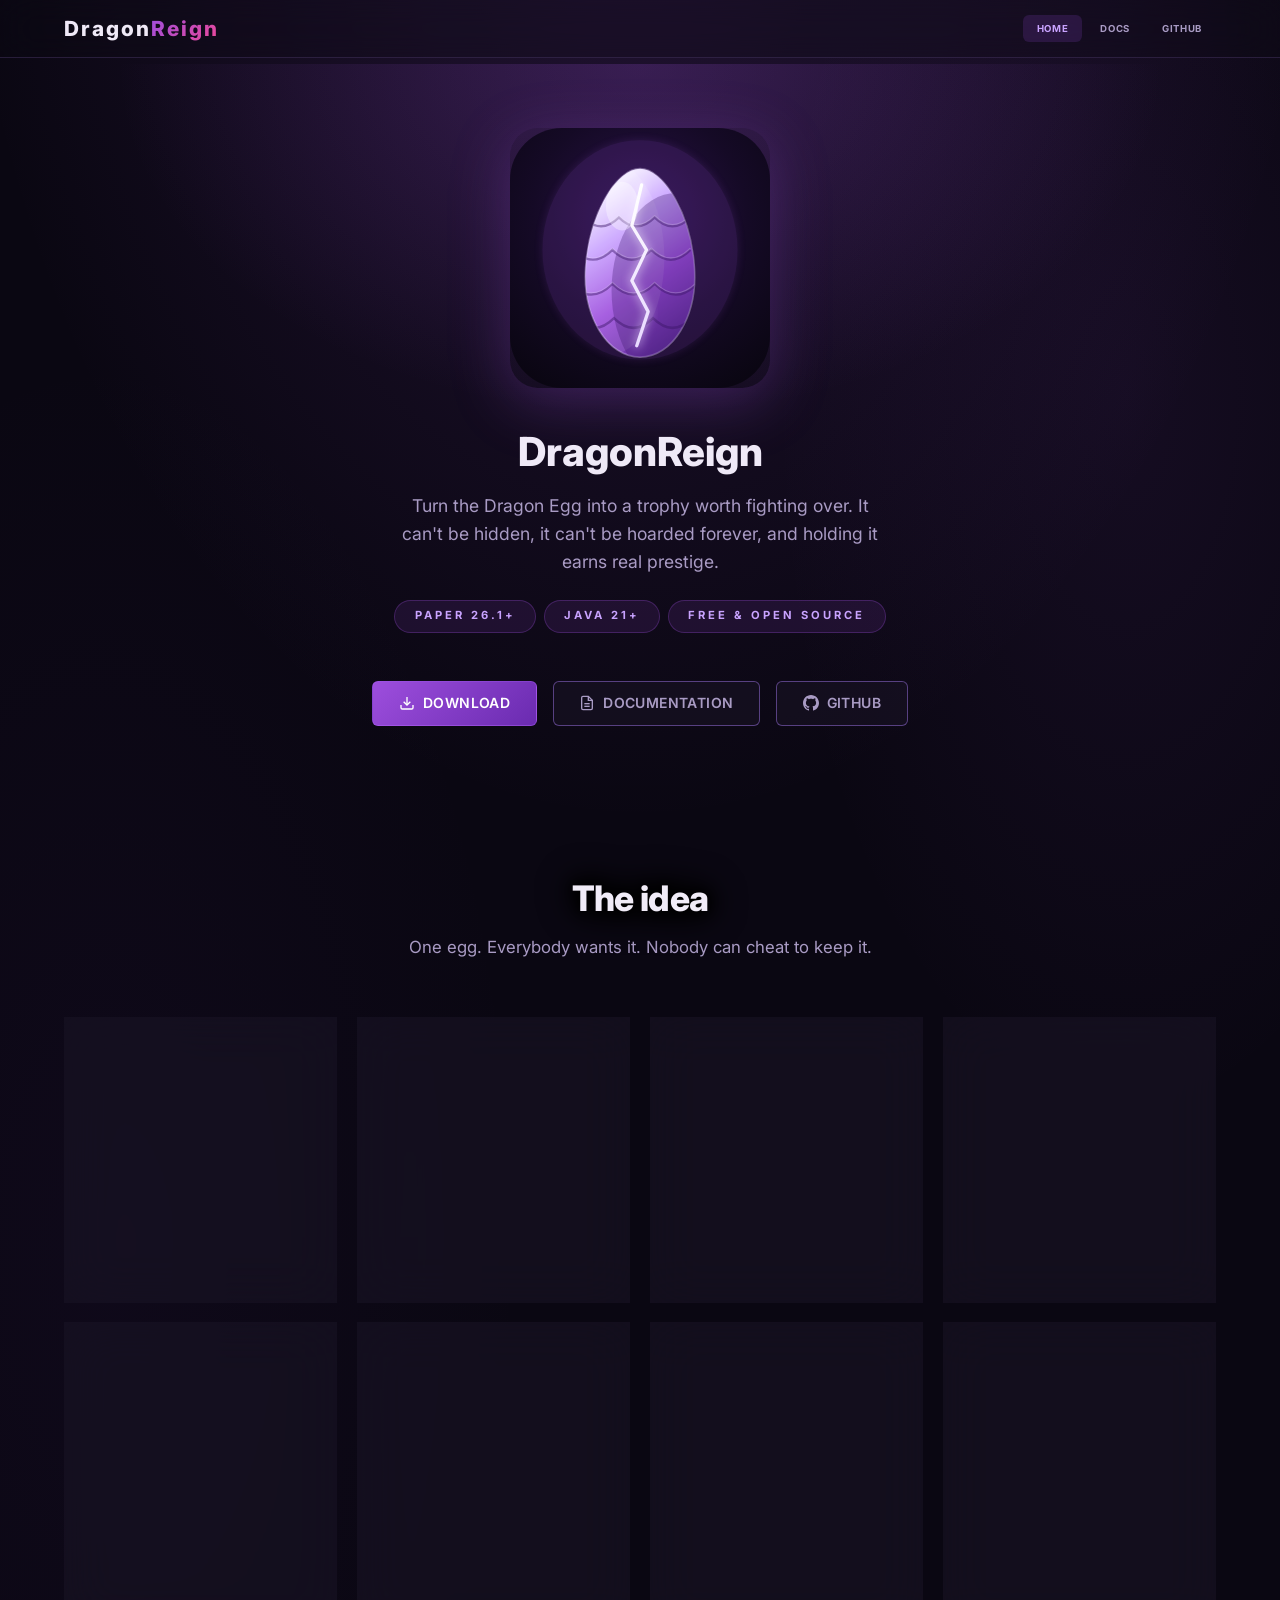
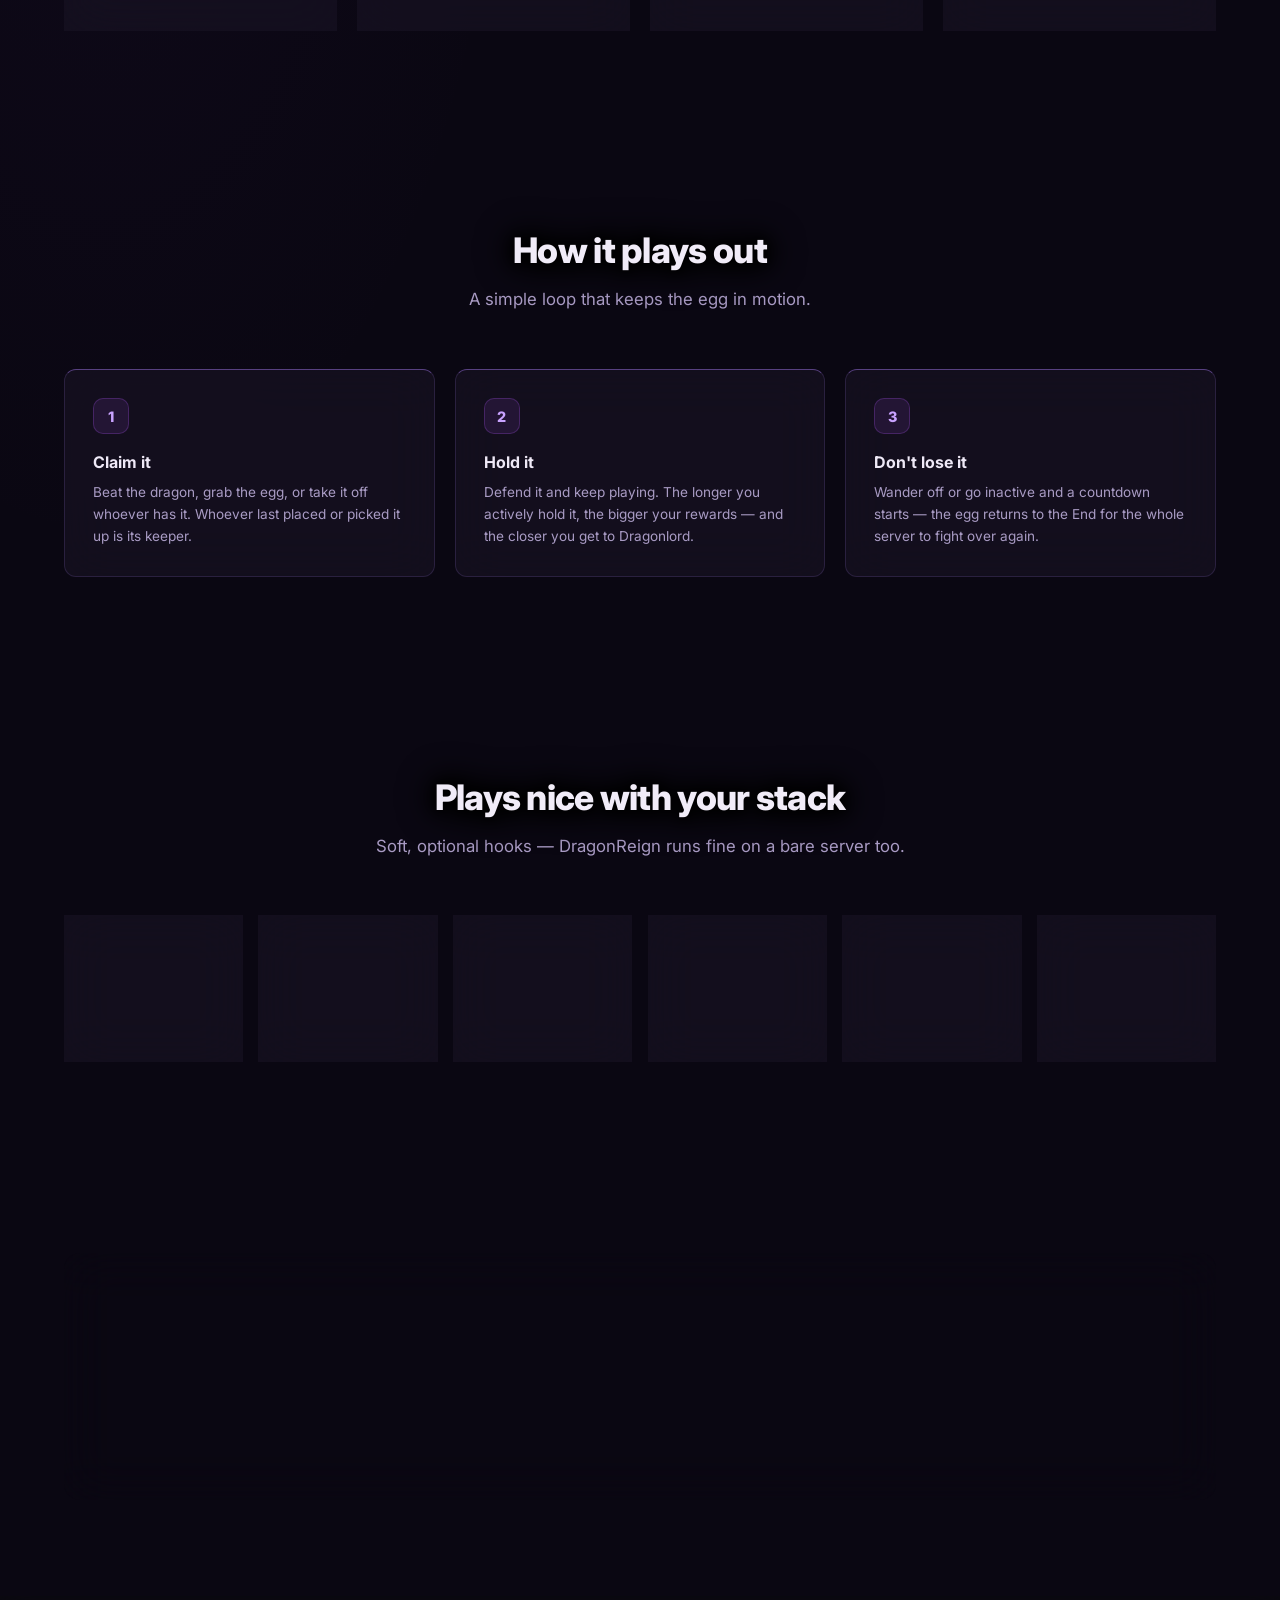
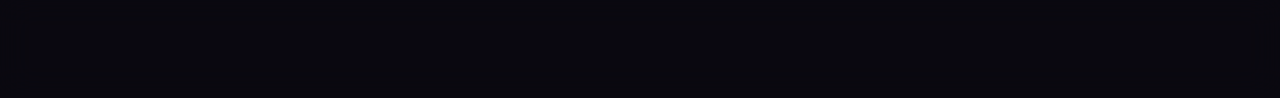
==== index.html @ 80543923 "Add GitHub Pages site — landing page, docs, ender-purple theme, dragon-egg logo" ====
<!DOCTYPE html>
<html lang="en">
<head>
    <meta charset="UTF-8">
    <meta name="viewport" content="width=device-width, initial-scale=1.0">
    <title>DragonReign — Rule the Dragon Egg</title>
    <meta name="description" content="DragonReign is a Paper plugin that turns the Dragon Egg into a contested trophy: it can't be hidden in containers, it comes back if its keeper goes inactive, and long-time holders earn the Dragonlord title and aura.">
    <link rel="icon" href="logo.svg">
    <link rel="preconnect" href="https://fonts.googleapis.com">
    <link href="https://fonts.googleapis.com/css2?family=Inter:wght@400;500;600;700;800&family=JetBrains+Mono:wght@500&display=swap" rel="stylesheet">
    <link rel="stylesheet" href="css/style.css">
    <link rel="stylesheet" href="css/dragonreign.css">
</head>
<body>

<nav class="nav">
    <div class="nav-inner">
        <div class="nav-logo"><a href="index.html" style="color:inherit;">Dragon<span>Reign</span></a></div>
        <ul class="nav-links" id="nav-links">
            <li><a href="index.html" class="active">Home</a></li>
            <li><a href="docs.html">Docs</a></li>
            <li><a href="https://github.com/ThConMan/DragonReign">GitHub</a></li>
        </ul>
        <button class="nav-burger" onclick="toggleMenu()" aria-label="Menu">
            <span></span><span></span><span></span>
        </button>
    </div>
</nav>

<div style="height: 4rem;"></div>

<!-- Hero -->
<section class="plugin-hero">
    <img src="logo.svg" alt="DragonReign" class="plugin-hero-logo">
    <h1>DragonReign</h1>
    <p class="tagline">Turn the Dragon Egg into a trophy worth fighting over. It can't be hidden, it can't be hoarded forever, and holding it earns real prestige.</p>
    <div class="plugin-hero-meta">
        <span class="hero-badge">Paper 26.1+</span>
        <span class="hero-badge">Java 21+</span>
        <span class="hero-badge">Free &amp; open source</span>
    </div>
    <div class="hero-buttons">
        <a href="https://github.com/ThConMan/DragonReign/releases/latest" class="btn btn-primary">
            <svg width="16" height="16" viewBox="0 0 24 24" fill="none" stroke="currentColor" stroke-width="2"><path d="M21 15v4a2 2 0 01-2 2H5a2 2 0 01-2-2v-4"/><polyline points="7 10 12 15 17 10"/><line x1="12" y1="15" x2="12" y2="3"/></svg>
            Download
        </a>
        <a href="docs.html" class="btn btn-outline">
            <svg width="16" height="16" viewBox="0 0 24 24" fill="none" stroke="currentColor" stroke-width="2"><path d="M14 2H6a2 2 0 00-2 2v16a2 2 0 002 2h12a2 2 0 002-2V8z"/><polyline points="14 2 14 8 20 8"/><line x1="16" y1="13" x2="8" y2="13"/><line x1="16" y1="17" x2="8" y2="17"/></svg>
            Documentation
        </a>
        <a href="https://github.com/ThConMan/DragonReign" class="btn btn-outline">
            <svg width="16" height="16" viewBox="0 0 24 24" fill="currentColor"><path d="M12 0c-6.626 0-12 5.373-12 12 0 5.302 3.438 9.8 8.207 11.387.599.111.793-.261.793-.577v-2.234c-3.338.726-4.033-1.416-4.033-1.416-.546-1.387-1.333-1.756-1.333-1.756-1.089-.745.083-.729.083-.729 1.205.084 1.839 1.237 1.839 1.237 1.07 1.834 2.807 1.304 3.492.997.107-.775.418-1.305.762-1.604-2.665-.305-5.467-1.334-5.467-5.931 0-1.311.469-2.381 1.236-3.221-.124-.303-.535-1.524.117-3.176 0 0 1.008-.322 3.301 1.23.957-.266 1.983-.399 3.003-.404 1.02.005 2.047.138 3.006.404 2.291-1.552 3.297-1.23 3.297-1.23.653 1.653.242 2.874.118 3.176.77.84 1.235 1.911 1.235 3.221 0 4.609-2.807 5.624-5.479 5.921.43.372.823 1.102.823 2.222v3.293c0 .319.192.694.801.576 4.765-1.589 8.199-6.086 8.199-11.386 0-6.627-5.373-12-12-12z"/></svg>
            GitHub
        </a>
    </div>
</section>

<!-- The idea -->
<section class="section">
    <h2 class="section-title">The idea</h2>
    <p class="section-subtitle">One egg. Everybody wants it. Nobody can cheat to keep it.</p>
    <div class="features-grid">
        <div class="feature-card">
            <div class="feature-icon-wrap"><svg width="22" height="22" viewBox="0 0 24 24" fill="none" stroke="currentColor" stroke-width="2"><rect x="3" y="3" width="18" height="18" rx="2"/><path d="M3 9h18"/></svg></div>
            <h3>No hiding it</h3>
            <p>The Dragon Egg can only sit in a player's inventory or be placed in the world — never in a chest, ender chest, bundle, hopper, or any container. No stashing it away.</p>
        </div>
        <div class="feature-card">
            <div class="feature-icon-wrap"><svg width="22" height="22" viewBox="0 0 24 24" fill="none" stroke="currentColor" stroke-width="2"><circle cx="12" cy="12" r="9"/><path d="M12 7v5l3 2"/></svg></div>
            <h3>No sitting on it forever</h3>
            <p>If the keeper goes inactive — or just leaves the egg untouched too long — it respawns at the End portal so everyone gets another shot at it.</p>
        </div>
        <div class="feature-card">
            <div class="feature-icon-wrap"><svg width="22" height="22" viewBox="0 0 24 24" fill="none" stroke="currentColor" stroke-width="2"><polygon points="13 2 3 14 12 14 11 22 21 10 12 10 13 2"/></svg></div>
            <h3>Find it nearby</h3>
            <p>Get within range of a placed egg and an action-bar compass points you to it — warmer as you close in. Vault it in your base, sure, but stumble close and the hunt is on.</p>
        </div>
        <div class="feature-card">
            <div class="feature-icon-wrap"><svg width="22" height="22" viewBox="0 0 24 24" fill="none" stroke="currentColor" stroke-width="2"><path d="M12 2l2.4 7.4H22l-6 4.6 2.3 7.4-6.3-4.6L5.7 21.4 8 14 2 9.4h7.6z"/></svg></div>
            <h3>Earn rewards for holding it</h3>
            <p>Actively hold the egg and you climb a configurable reward ladder — items, money, XP, anything. Lose the egg and the ladder resets for the next keeper.</p>
        </div>
        <div class="feature-card">
            <div class="feature-icon-wrap"><svg width="22" height="22" viewBox="0 0 24 24" fill="none" stroke="currentColor" stroke-width="2"><path d="M3 11l19-9-9 19-2-8-8-2z"/></svg></div>
            <h3>Can't be AFK-farmed</h3>
            <p>Rewards and prestige only build while you're really playing. AFK pools, auto-clickers, and walking away are all caught — no free progress for standing still.</p>
        </div>
        <div class="feature-card">
            <div class="feature-icon-wrap"><svg width="22" height="22" viewBox="0 0 24 24" fill="none" stroke="currentColor" stroke-width="2"><path d="M12 2a7 7 0 00-7 7c0 5 7 13 7 13s7-8 7-13a7 7 0 00-7-7z"/><circle cx="12" cy="9" r="2.5"/></svg></div>
            <h3>Become a Dragonlord</h3>
            <p>Hold the egg long enough across the season and you permanently earn the <strong>Dragonlord</strong> title — a gradient name tag in chat, tab, and above your head — plus a glowing aura.</p>
        </div>
        <div class="feature-card">
            <div class="feature-icon-wrap"><svg width="22" height="22" viewBox="0 0 24 24" fill="none" stroke="currentColor" stroke-width="2"><path d="M12 22s8-4 8-10V5l-8-3-8 3v7c0 6 8 10 8 10z"/></svg></div>
            <h3>Never lost, never duped</h3>
            <p>There's always exactly one egg. Throw it in the void and it's rebuilt at the End. Every dupe trick was hunted down and closed.</p>
        </div>
        <div class="feature-card">
            <div class="feature-icon-wrap"><svg width="22" height="22" viewBox="0 0 24 24" fill="none" stroke="currentColor" stroke-width="2"><path d="M4 19.5A2.5 2.5 0 016.5 17H20"/><path d="M6.5 2H20v20H6.5A2.5 2.5 0 014 19.5v-15A2.5 2.5 0 016.5 2z"/></svg></div>
            <h3>Full history + staff inbox</h3>
            <p>Every egg event is logged and browsable in-game. Suspicious transfers and cleanups alert your staff — and queue up for whoever's online next.</p>
        </div>
    </div>
</section>

<!-- How it works -->
<section class="section">
    <h2 class="section-title">How it plays out</h2>
    <p class="section-subtitle">A simple loop that keeps the egg in motion.</p>
    <div class="steps-grid">
        <div class="step-card">
            <div class="step-number">1</div>
            <h3>Claim it</h3>
            <p>Beat the dragon, grab the egg, or take it off whoever has it. Whoever last placed or picked it up is its keeper.</p>
        </div>
        <div class="step-card">
            <div class="step-number">2</div>
            <h3>Hold it</h3>
            <p>Defend it and keep playing. The longer you actively hold it, the bigger your rewards — and the closer you get to Dragonlord.</p>
        </div>
        <div class="step-card">
            <div class="step-number">3</div>
            <h3>Don't lose it</h3>
            <p>Wander off or go inactive and a countdown starts — the egg returns to the End for the whole server to fight over again.</p>
        </div>
    </div>
</section>

<!-- Works with -->
<section class="section">
    <h2 class="section-title">Plays nice with your stack</h2>
    <p class="section-subtitle">Soft, optional hooks — DragonReign runs fine on a bare server too.</p>
    <div class="compat-grid">
        <div class="compat-item"><div class="compat-name">PlaceholderAPI</div><div class="compat-desc">Publishes the Dragonlord title via <span class="mono">%dragonreign_title%</span>.</div></div>
        <div class="compat-item"><div class="compat-name">TAB</div><div class="compat-desc">Shows the title in the tab list and above-head nameplate.</div></div>
        <div class="compat-item"><div class="compat-name">CMI / EssentialsX</div><div class="compat-desc">Uses their AFK status; built-in fallback when neither is present.</div></div>
        <div class="compat-item"><div class="compat-name">LuckPerms</div><div class="compat-desc">Optional meta/prefix output for permission-based setups.</div></div>
        <div class="compat-item"><div class="compat-name">Vault</div><div class="compat-desc">Pay money rewards through any economy.</div></div>
        <div class="compat-item"><div class="compat-name">Chat plugins</div><div class="compat-desc">Optional native chat title for handlers that don't read PlaceholderAPI.</div></div>
    </div>
</section>

<!-- CTA -->
<section class="section">
    <div class="cta-card">
        <h2 class="section-title">Drop it in and go</h2>
        <p class="section-subtitle">No setup required — sensible defaults out of the box, every rule toggleable in-game.</p>
        <div class="hero-buttons">
            <a href="https://github.com/ThConMan/DragonReign/releases/latest" class="btn btn-primary">Download latest</a>
            <a href="docs.html" class="btn btn-outline">Read the docs</a>
        </div>
    </div>
</section>

<footer class="footer">
    <div class="footer-inner">
        <p>DragonReign — a free, open-source Paper plugin by <a href="https://github.com/ThConMan">ThConMan</a>. MIT licensed.</p>
    </div>
</footer>

<script>
function toggleMenu() {
    document.getElementById('nav-links').classList.toggle('open');
}
</script>
</body>
</html>
---- css/style.css ----
/* ── Reset & Base ── */
*, *::before, *::after { box-sizing: border-box; margin: 0; padding: 0; }

:root {
    --bg-primary: #0d0d18;
    --bg-card: rgba(14, 14, 24, 0.92);
    --bg-card-solid: #161624;
    --bg-card-hover: #1e1e30;
    --border: rgba(255, 255, 255, 0.1);
    --border-light: rgba(255, 255, 255, 0.18);
    --glass: rgba(255, 255, 255, 0.06);
    --text: #f0f0f8;
    --text-muted: #b8b8d4;
    --accent: #a855f7;
    --accent-light: #c084e0;
    --accent-glow: rgba(168, 85, 247, 0.28);
    --accent-glow-strong: rgba(168, 85, 247, 0.55);
    --success: #2ecc71;
    --gold: #f1c40f;
    --glow-green: rgba(74, 222, 128, 0.18);
    --glow-cyan: rgba(100, 216, 255, 0.18);
    --glow-gold: rgba(246, 196, 67, 0.2);
}

html { scroll-behavior: smooth; }

body {
    font-family: 'Inter', -apple-system, BlinkMacSystemFont, 'Segoe UI', sans-serif;
    background: var(--bg-primary);
    background-image:
        radial-gradient(ellipse at 20% 50%, rgba(168, 85, 247, 0.12) 0%, transparent 50%),
        radial-gradient(ellipse at 80% 20%, rgba(88, 101, 242, 0.1) 0%, transparent 50%),
        radial-gradient(ellipse at 50% 90%, rgba(236, 72, 153, 0.09) 0%, transparent 50%),
        radial-gradient(ellipse at 10% 10%, rgba(100, 216, 255, 0.04) 0%, transparent 40%);
    color: var(--text);
    line-height: 1.6;
    min-height: 100vh;
    overflow-x: hidden;
}

a { color: var(--accent-light); text-decoration: none; transition: color 0.2s; }
a:hover { color: #d9a8f0; }

.mono { font-family: 'JetBrains Mono', 'Fira Code', monospace; color: var(--accent-light); }

/* ── Nav ── */
.nav {
    position: fixed;
    top: 0;
    width: 100%;
    z-index: 100;
    background: rgba(11, 11, 16, 0.2);
    backdrop-filter: blur(20px);
    -webkit-backdrop-filter: blur(20px);
    border-bottom: 1px solid transparent;
    transition: background 0.4s ease, border-color 0.4s ease;
}

.nav.scrolled {
    background: rgba(11, 11, 16, 0.85);
    border-bottom-color: var(--border);
}

.nav-inner {
    max-width: 1200px;
    margin: 0 auto;
    padding: 0.75rem 1.5rem;
    display: flex;
    align-items: center;
    justify-content: space-between;
}

.nav-logo {
    font-size: 1.3rem;
    font-weight: 800;
    letter-spacing: 2px;
}

.nav-logo a, .nav-logo { color: var(--text); text-decoration: none; }
.nav-logo a:hover { color: var(--text); }
.nav-logo-img { height: 32px; width: auto; display: block; }

.nav-stats {
    display: flex;
    align-items: center;
    gap: 0.5rem;
    font-family: 'JetBrains Mono', monospace;
    font-size: 0.68rem;
    font-weight: 500;
    color: #555568;
    white-space: nowrap;
    margin-left: 1rem;
    margin-right: auto;
}

.nav-stat {
    display: flex;
    align-items: center;
    gap: 3px;
}

.nav-stat-sep {
    width: 1px;
    height: 10px;
    background: #333346;
}

#nav-online-count { color: #3ba55d; }
#nav-total-count { color: #555568; }

@keyframes livePulse {
    0%, 100% { opacity: 1; }
    50% { opacity: 0.4; }
}

@media (max-width: 768px) {
    .nav-stats { display: none; }
}
.nav-logo span {
    background: linear-gradient(135deg, var(--accent) 0%, #ec4899 100%);
    -webkit-background-clip: text;
    -webkit-text-fill-color: transparent;
    background-clip: text;
}

.nav-links { display: flex; gap: 0.25rem; list-style: none; }

.nav-links a {
    display: flex;
    flex-direction: column;
    align-items: center;
    gap: 3px;
    padding: 6px 14px;
    border-radius: 6px;
    color: var(--text-muted);
    font-size: 0.6rem;
    font-weight: 700;
    text-transform: uppercase;
    letter-spacing: 0.07em;
    transition: background 0.15s, color 0.15s;
    position: relative;
}

.nav-links a::after { display: none; }

.nav-links a svg {
    image-rendering: pixelated;
    opacity: 0.6;
    transition: opacity 0.15s;
}

.nav-links a:hover {
    background: rgba(168, 85, 247, 0.1);
    color: var(--text);
}

.nav-links a:hover svg { opacity: 1; }

.nav-links a.active {
    background: rgba(168, 85, 247, 0.15);
    color: var(--accent-light);
}

.nav-links a.active svg { opacity: 1; }

/* Hamburger */
.nav-burger {
    display: none;
    flex-direction: column;
    gap: 5px;
    background: none;
    border: none;
    cursor: pointer;
    padding: 4px;
}

.nav-burger span {
    width: 22px;
    height: 2px;
    background: var(--text);
    transition: transform 0.2s, opacity 0.2s;
    border-radius: 1px;
}

.nav-burger.active span:nth-child(1) { transform: translateY(7px) rotate(45deg); }
.nav-burger.active span:nth-child(2) { opacity: 0; }
.nav-burger.active span:nth-child(3) { transform: translateY(-7px) rotate(-45deg); }

/* ── Hero Canvas ── */
.hero-canvas {
    position: fixed;
    top: 0;
    left: 0;
    width: 100%;
    height: 100%;
    z-index: 0;
    pointer-events: none;
}

/* ── Hero ── */
.hero {
    position: relative;
    z-index: 1;
    min-height: 100vh;
    display: flex;
    flex-direction: column;
    align-items: center;
    justify-content: center;
    text-align: center;
    padding: 2rem;
    background: radial-gradient(ellipse at 50% 40%, rgba(155, 89, 182, 0.06) 0%, transparent 60%);
}

.hero.hero-compact {
    min-height: 70vh;
    padding-top: 6rem;
}

.hero-badge {
    font-size: 0.7rem;
    font-weight: 700;
    text-transform: uppercase;
    letter-spacing: 3px;
    color: var(--accent-light);
    background: linear-gradient(135deg, rgba(155, 89, 182, 0.12) 0%, rgba(236, 72, 153, 0.08) 100%);
    border: 1px solid rgba(155, 89, 182, 0.2);
    padding: 0.4rem 1.2rem;
    border-radius: 20px;
    margin-bottom: 1.5rem;
}

.hero h1 {
    font-size: clamp(3rem, 8vw, 5.5rem);
    font-weight: 800;
    letter-spacing: 6px;
    margin-bottom: 0.75rem;
    background: linear-gradient(135deg, #ffffff 0%, #c8c8d8 50%, var(--accent-light) 100%);
    -webkit-background-clip: text;
    -webkit-text-fill-color: transparent;
    background-clip: text;
}

.hero h1 span {
    background: linear-gradient(135deg, #c084e0 0%, #ec4899 50%, #f59e0b 100%);
    -webkit-background-clip: text;
    -webkit-text-fill-color: transparent;
    background-clip: text;
}

.hero .tagline {
    font-size: 1.1rem;
    color: var(--text-muted);
    margin-bottom: 2.5rem;
    max-width: 480px;
    line-height: 1.7;
}

.server-ip {
    display: inline-flex;
    align-items: center;
    gap: 0.75rem;
    background: rgba(18, 18, 28, 0.5);
    backdrop-filter: blur(24px);
    -webkit-backdrop-filter: blur(24px);
    border: 1px solid var(--border-light);
    border-radius: 10px;
    padding: 0.8rem 1.5rem;
    font-family: 'JetBrains Mono', 'Fira Code', monospace;
    font-size: 1.1rem;
    cursor: pointer;
    transition: border-color 0.3s, box-shadow 0.3s, transform 0.2s;
    margin-bottom: 2rem;
    color: var(--text);
}

.server-ip:hover {
    border-color: var(--accent);
    box-shadow: 0 0 25px var(--accent-glow), inset 0 0 25px rgba(155, 89, 182, 0.05);
    transform: translateY(-2px);
}

.server-ip svg { color: var(--text-muted); flex-shrink: 0; }

.server-ip .copy-hint {
    font-size: 0.7rem;
    color: var(--text-muted);
    font-family: 'Inter', sans-serif;
    opacity: 0.7;
}

.hero-logo-img {
    max-width: min(609px, 90vw);
    max-height: 178px;
    width: 100%;
    height: auto;
    display: block;
    margin: 0 auto 1rem;
    object-fit: contain;
}

.hero-buttons { display: flex; gap: 1rem; flex-wrap: wrap; justify-content: center; }

.scroll-indicator {
    position: absolute;
    bottom: 2rem;
    color: var(--text-muted);
    opacity: 0.4;
    animation: float 2s ease-in-out infinite;
}

@keyframes float {
    0%, 100% { transform: translateY(0); }
    50% { transform: translateY(8px); }
}

/* ── Buttons ── */
.btn {
    display: inline-flex;
    align-items: center;
    gap: 0.5rem;
    padding: 0.65rem 1.6rem;
    border-radius: 6px;
    font-size: 0.875rem;
    font-weight: 600;
    border: none;
    cursor: pointer;
    transition: filter 0.15s, box-shadow 0.2s, background 0.2s, transform 0.15s;
    letter-spacing: 0.4px;
    text-transform: uppercase;
}

.btn:hover {
    transform: translateY(-2px);
}

/* ── Scroll-in animations ── */
.fade-in {
    opacity: 0;
    transform: translateY(22px);
    transition: opacity 0.6s ease, transform 0.6s ease;
}

.fade-in.visible {
    opacity: 1;
    transform: none;
}

.btn-primary {
    background: linear-gradient(170deg, #b366ff 0%, #7c22cc 100%);
    color: #fff;
    border: 1px solid rgba(179, 102, 255, 0.35);
}

.btn-primary:hover {
    filter: brightness(1.12);
    box-shadow: 0 0 18px rgba(168, 85, 247, 0.45);
    color: #fff;
}

.btn-outline {
    background: transparent;
    color: var(--text-muted);
    border: 1px solid rgba(255, 255, 255, 0.15);
}

.btn-outline:hover {
    border-color: var(--accent);
    color: var(--accent-light);
    background: rgba(168, 85, 247, 0.08);
}

/* ── Section ── */
.section {
    position: relative;
    z-index: 1;
    max-width: 1200px;
    margin: 0 auto;
    padding: 6rem 1.5rem;
}

.section-title {
    font-size: 2.2rem;
    font-weight: 800;
    text-align: center;
    margin-bottom: 0.5rem;
    letter-spacing: 0.5px;
    background: linear-gradient(135deg, #f0f0f8 0%, var(--accent-light) 50%, #ec4899 100%);
    -webkit-background-clip: text;
    -webkit-text-fill-color: transparent;
    background-clip: text;
    filter: drop-shadow(0 0 8px rgba(0,0,0,1)) drop-shadow(0 0 16px rgba(0,0,0,1)) drop-shadow(0 0 4px rgba(0,0,0,1));
}

.section-subtitle {
    text-align: center;
    color: var(--text-muted);
    margin-bottom: 3.5rem;
    font-size: 1.05rem;
    text-shadow: 0 0 8px rgba(0,0,0,1), 0 0 16px rgba(0,0,0,1), 0 0 24px rgba(0,0,0,1), 0 1px 3px rgba(0,0,0,1);
}

/* ── Feature Cards ── */
.features-grid {
    display: grid;
    grid-template-columns: repeat(auto-fit, minmax(250px, 1fr));
    gap: 1.25rem;
}

.feature-card {
    background: var(--bg-card);
    backdrop-filter: blur(24px);
    -webkit-backdrop-filter: blur(24px);
    border: 1px solid var(--border);
    border-top: 1px solid rgba(168, 85, 247, 0.3);
    border-radius: 12px;
    padding: 2rem 1.5rem;
    text-align: center;
    transition: transform 0.2s, border-color 0.3s, box-shadow 0.3s;
}

.feature-card:hover {
    transform: translateY(-6px);
    border-color: rgba(168, 85, 247, 0.35);
    box-shadow: 0 12px 40px rgba(168, 85, 247, 0.18), 0 0 0 1px rgba(168, 85, 247, 0.1);
    background: rgba(24, 20, 40, 0.85);
}

.feature-icon-wrap {
    width: 56px;
    height: 56px;
    border-radius: 14px;
    background: linear-gradient(135deg, rgba(155, 89, 182, 0.1) 0%, rgba(88, 101, 242, 0.08) 100%);
    border: 1px solid rgba(155, 89, 182, 0.15);
    display: flex;
    align-items: center;
    justify-content: center;
    margin: 0 auto 1.25rem;
}

.feature-card h3 {
    font-size: 1.05rem;
    font-weight: 700;
    margin-bottom: 0.5rem;
}

.feature-card p {
    font-size: 0.85rem;
    color: var(--text-muted);
    line-height: 1.6;
}

/* ── CTA Section ── */
.cta-section { padding-bottom: 4rem; }

.cta-card {
    background: linear-gradient(135deg, rgba(155, 89, 182, 0.06) 0%, rgba(18, 18, 28, 0.5) 100%);
    backdrop-filter: blur(24px);
    -webkit-backdrop-filter: blur(24px);
    border: 1px solid rgba(155, 89, 182, 0.15);
    border-top: 1px solid rgba(155, 89, 182, 0.25);
    border-radius: 16px;
    padding: 3rem 2rem;
    text-align: center;
}

.cta-card h2 {
    font-size: 1.8rem;
    font-weight: 800;
    margin-bottom: 0.5rem;
}

.cta-card p {
    color: var(--text-muted);
    margin-bottom: 1.5rem;
    font-size: 1rem;
}

/* ── Rank Cards ── */
.ranks-grid {
    display: grid;
    grid-template-columns: repeat(auto-fit, minmax(280px, 1fr));
    gap: 1.5rem;
}

.rank-card {
    background: var(--bg-card);
    backdrop-filter: blur(24px);
    -webkit-backdrop-filter: blur(24px);
    border: 1px solid var(--border);
    border-top: 2px solid var(--border-light);
    border-radius: 16px;
    padding: 1.75rem;
    transition: transform 0.25s, border-color 0.3s, box-shadow 0.3s, background 0.3s;
    display: flex;
    flex-direction: column;
}

.rank-card:hover {
    transform: translateY(-8px);
    border-color: rgba(168, 85, 247, 0.35);
    box-shadow: 0 16px 50px var(--accent-glow), 0 0 0 1px rgba(168, 85, 247, 0.1);
    background: rgba(20, 18, 34, 0.9);
}

/* Rank-specific theming */
.rank-card-ranger { border-top-color: rgba(74, 222, 128, 0.45); }
.rank-card-ranger:hover {
    border-color: rgba(74, 222, 128, 0.4);
    box-shadow: 0 16px 50px rgba(74, 222, 128, 0.14), 0 0 0 1px rgba(74, 222, 128, 0.08);
}
.rank-card-trickster { border-top-color: rgba(192, 132, 224, 0.5); }
.rank-card-trickster:hover {
    border-color: rgba(192, 132, 224, 0.4);
    box-shadow: 0 16px 50px rgba(192, 132, 224, 0.16), 0 0 0 1px rgba(192, 132, 224, 0.08);
}
.rank-card-mythril { border-top-color: rgba(100, 216, 255, 0.45); }
.rank-card-mythril:hover {
    border-color: rgba(100, 216, 255, 0.4);
    box-shadow: 0 16px 50px rgba(100, 216, 255, 0.14), 0 0 0 1px rgba(100, 216, 255, 0.08);
}
.rank-card-celestial { border-top-color: rgba(224, 176, 255, 0.55); }
.rank-card-celestial:hover {
    border-color: rgba(224, 176, 255, 0.45);
    box-shadow: 0 16px 50px rgba(224, 176, 255, 0.18), 0 0 0 1px rgba(224, 176, 255, 0.1);
}

.rank-card.featured {
    border-color: rgba(168, 85, 247, 0.35);
    box-shadow: 0 0 50px var(--accent-glow), 0 0 100px rgba(168, 85, 247, 0.08);
    position: relative;
    background: linear-gradient(180deg, rgba(168, 85, 247, 0.1) 0%, var(--bg-card) 40%);
}

.rank-card.featured::before {
    content: 'MOST POPULAR';
    position: absolute;
    top: -12px;
    left: 50%;
    transform: translateX(-50%);
    background: linear-gradient(135deg, var(--accent) 0%, #ec4899 100%);
    color: white;
    font-size: 0.65rem;
    font-weight: 700;
    padding: 0.3rem 1.2rem;
    border-radius: 20px;
    letter-spacing: 1.5px;
}

.rank-header {
    display: flex;
    align-items: center;
    justify-content: space-between;
    margin-bottom: 1rem;
}

.rank-name {
    font-size: 1.4rem;
    font-weight: 800;
}

.rank-price {
    font-size: 1.5rem;
    font-weight: 800;
    color: var(--accent-light);
}

.rank-price span {
    font-size: 0.8rem;
    color: var(--text-muted);
    font-weight: 400;
}

.rank-divider {
    height: 1px;
    background: linear-gradient(90deg, transparent, var(--border), transparent);
    margin: 0.75rem 0;
}

.rank-section-label {
    font-size: 0.7rem;
    font-weight: 700;
    text-transform: uppercase;
    letter-spacing: 1.5px;
    color: var(--accent);
    margin: 1.25rem 0 0.5rem;
}

.rank-perks {
    list-style: none;
    flex-grow: 1;
}

.rank-perks li {
    padding: 0.3rem 0;
    font-size: 0.85rem;
    color: #c8c8e0;
    display: flex;
    align-items: flex-start;
    gap: 0.5rem;
    line-height: 1.5;
}

.rank-perks li::before {
    content: '\203A';
    color: var(--accent);
    font-weight: 700;
    font-size: 1.1rem;
    line-height: 1.2;
    flex-shrink: 0;
}

.rank-colors {
    display: flex;
    gap: 0.4rem;
    flex-wrap: wrap;
    margin-top: 0.25rem;
}

.color-dot {
    width: 16px;
    height: 16px;
    border-radius: 50%;
    border: 2px solid rgba(255,255,255,0.1);
    transition: transform 0.2s;
}

.color-dot:hover { transform: scale(1.3); }

.rank-buy {
    width: 100%;
    margin-top: 1.5rem;
    padding: 0.8rem;
    background: linear-gradient(135deg, var(--accent) 0%, #d946ef 50%, #ec4899 100%);
    color: white;
    border: none;
    border-radius: 10px;
    font-size: 0.9rem;
    font-weight: 700;
    cursor: pointer;
    transition: box-shadow 0.3s, transform 0.15s, filter 0.2s;
    letter-spacing: 0.5px;
    text-transform: uppercase;
}

.rank-buy:hover {
    box-shadow: 0 8px 30px var(--accent-glow-strong), 0 2px 15px rgba(236, 72, 153, 0.25);
    transform: translateY(-2px);
    filter: brightness(1.1);
}

/* ── Cosmetics collapse ── */
.cosmetics-toggle {
    font-size: 0.8rem;
    color: var(--accent-light);
    cursor: pointer;
    margin-top: 0.75rem;
    user-select: none;
    transition: color 0.2s;
}

.cosmetics-toggle:hover { color: #d9a8f0; }

.cosmetics-content {
    max-height: 0;
    overflow: hidden;
    transition: max-height 0.3s ease;
}

.cosmetics-content.open { max-height: 400px; }

/* ── Footer ── */
.footer {
    position: relative;
    z-index: 1;
    border-top: 1px solid var(--border);
    padding: 2.5rem 1.5rem;
    background: rgba(11, 11, 16, 0.6);
    backdrop-filter: blur(16px);
    -webkit-backdrop-filter: blur(16px);
}

.footer-inner {
    max-width: 1200px;
    margin: 0 auto;
    display: flex;
    align-items: center;
    justify-content: space-between;
}

.footer p {
    color: var(--text-muted);
    font-size: 0.8rem;
}

/* ── Purchase Modal ── */
.modal-overlay {
    display: none;
    position: fixed;
    top: 0; left: 0; right: 0; bottom: 0;
    background: rgba(0, 0, 0, 0.75);
    backdrop-filter: blur(6px);
    z-index: 200;
    align-items: center;
    justify-content: center;
}

.modal-overlay.active { display: flex; }

.modal {
    background: rgba(18, 18, 28, 0.8);
    backdrop-filter: blur(24px);
    -webkit-backdrop-filter: blur(24px);
    border: 1px solid var(--border-light);
    border-top: 1px solid rgba(255, 255, 255, 0.12);
    border-radius: 14px;
    padding: 2rem;
    max-width: 440px;
    width: 90%;
    box-shadow: 0 20px 60px rgba(0, 0, 0, 0.5);
}

.modal h2 { margin-bottom: 0.5rem; font-weight: 700; }
.modal p { color: var(--text-muted); font-size: 0.9rem; margin-bottom: 1.25rem; }

.modal input {
    width: 100%;
    padding: 0.75rem 1rem;
    background: var(--bg-primary);
    border: 1px solid var(--border);
    border-radius: 8px;
    color: var(--text);
    font-size: 0.95rem;
    margin-bottom: 1rem;
    outline: none;
    transition: border-color 0.2s, box-shadow 0.2s;
}

.modal input:focus {
    border-color: var(--accent);
    box-shadow: 0 0 15px rgba(155, 89, 182, 0.15);
}

.modal-actions { display: flex; gap: 0.75rem; }
.modal-actions .btn { flex: 1; text-align: center; justify-content: center; }

/* ── Gift Toggle ── */
.gift-toggle {
    display: flex;
    align-items: center;
    gap: 0.6rem;
    padding: 0.6rem 0;
    margin: 0.5rem 0 0;
    font-size: 0.85rem;
    color: var(--text-muted);
    cursor: pointer;
    user-select: none;
    transition: color 0.2s;
}

.gift-toggle:hover { color: var(--text); }

.gift-toggle svg { flex-shrink: 0; opacity: 0.6; }

.gift-checkbox {
    width: 18px;
    height: 18px;
    border-radius: 4px;
    border: 2px solid var(--border-light);
    flex-shrink: 0;
    transition: all 0.2s;
    position: relative;
}

.gift-checkbox.checked {
    background: var(--accent);
    border-color: var(--accent);
}

.gift-checkbox.checked::after {
    content: '';
    position: absolute;
    top: 2px;
    left: 5px;
    width: 4px;
    height: 8px;
    border: solid #fff;
    border-width: 0 2px 2px 0;
    transform: rotate(45deg);
}

.gift-fields {
    max-height: 0;
    overflow: hidden;
    transition: max-height 0.3s ease, opacity 0.3s ease;
    opacity: 0;
}

.gift-fields.open {
    max-height: 100px;
    opacity: 1;
    margin-bottom: 0.5rem;
}

/* ── Toast ── */
.toast {
    position: fixed;
    bottom: 2rem;
    left: 50%;
    transform: translateX(-50%) translateY(100px);
    background: linear-gradient(135deg, var(--accent) 0%, #ec4899 100%);
    color: white;
    padding: 0.7rem 1.8rem;
    border-radius: 8px;
    font-size: 0.85rem;
    font-weight: 600;
    opacity: 0;
    transition: transform 0.3s, opacity 0.3s;
    z-index: 300;
    box-shadow: 0 4px 20px var(--accent-glow);
}

.toast.show {
    transform: translateX(-50%) translateY(0);
    opacity: 1;
}

/* ── Plugin Cards ── */
.plugins-grid {
    display: grid;
    grid-template-columns: repeat(auto-fit, minmax(340px, 1fr));
    gap: 1.5rem;
}

.plugin-card {
    background: var(--bg-card);
    backdrop-filter: blur(24px);
    -webkit-backdrop-filter: blur(24px);
    border: 1px solid var(--border);
    border-top: 2px solid rgba(168, 85, 247, 0.3);
    border-radius: 16px;
    padding: 2rem;
    transition: transform 0.25s, border-color 0.3s, box-shadow 0.3s;
}

.plugin-card:hover {
    transform: translateY(-6px);
    border-color: rgba(168, 85, 247, 0.4);
    box-shadow: 0 12px 40px rgba(168, 85, 247, 0.15), 0 0 0 1px rgba(168, 85, 247, 0.08);
}

.plugin-header {
    display: flex;
    align-items: center;
    gap: 1rem;
    margin-bottom: 1rem;
}

.plugin-icon {
    width: 52px;
    height: 52px;
    border-radius: 12px;
    background: rgba(155, 89, 182, 0.08);
    border: 1px solid rgba(155, 89, 182, 0.15);
    display: flex;
    align-items: center;
    justify-content: center;
    flex-shrink: 0;
}

.plugin-name {
    font-size: 1.3rem;
    font-weight: 800;
}

.plugin-version {
    font-size: 0.75rem;
    font-weight: 600;
    color: var(--accent-light);
    background: rgba(155, 89, 182, 0.1);
    padding: 0.15rem 0.6rem;
    border-radius: 10px;
}

.plugin-desc {
    color: var(--text-muted);
    font-size: 0.9rem;
    line-height: 1.7;
    margin-bottom: 1rem;
}

.plugin-tags {
    display: flex;
    gap: 0.5rem;
    flex-wrap: wrap;
    margin-bottom: 0.5rem;
}

.tag {
    font-size: 0.7rem;
    font-weight: 600;
    color: var(--text-muted);
    background: rgba(255, 255, 255, 0.04);
    border: 1px solid var(--border);
    padding: 0.25rem 0.7rem;
    border-radius: 6px;
    letter-spacing: 0.3px;
}

.plugin-features { margin-bottom: 1.25rem; }

.plugin-actions {
    display: flex;
    gap: 0.75rem;
}

.plugin-btn { flex: 1; text-align: center; justify-content: center; }

.plugins-cta {
    text-align: center;
    margin-top: 3rem;
    color: var(--text-muted);
    font-size: 0.9rem;
}

/* ── MC Banner ── */
/* ── Discord Section ── */
.discord-section {
    display: grid;
    grid-template-columns: 1fr 320px;
    gap: 1.5rem;
    max-width: 900px;
    margin: 0 auto;
    align-items: start;
}

@media (max-width: 768px) {
    .discord-section {
        grid-template-columns: 1fr;
    }
}

/* ── Chat Feed ── */
.chat-feed {
    border-radius: 16px;
    overflow: hidden;
    border: 1px solid rgba(155, 89, 182, 0.2);
    background: rgba(16, 16, 26, 0.8);
    backdrop-filter: blur(16px);
    -webkit-backdrop-filter: blur(16px);
    display: flex;
    flex-direction: column;
    box-shadow: 0 8px 32px rgba(155, 89, 182, 0.08);
}

.chat-feed-header {
    display: flex;
    align-items: center;
    justify-content: space-between;
    padding: 0.8rem 1.1rem;
    border-bottom: 1px solid rgba(255, 255, 255, 0.06);
    background: rgba(255, 255, 255, 0.02);
}

.chat-feed-title {
    display: flex;
    align-items: center;
    gap: 0.5rem;
    font-weight: 600;
    font-size: 0.9rem;
    color: var(--text);
}

.chat-feed-title svg { stroke: var(--accent-light); }

.chat-live-dot {
    display: flex;
    align-items: center;
    gap: 0.4rem;
    font-size: 0.6rem;
    font-weight: 700;
    letter-spacing: 1.5px;
    color: var(--text-muted);
    transition: color 0.3s;
}

.chat-live-dot.connected { color: #3ba55d; }

.chat-dot-pulse {
    width: 8px;
    height: 8px;
    border-radius: 50%;
    background: var(--text-muted);
    transition: background 0.3s;
}

.chat-live-dot.connected .chat-dot-pulse {
    background: #3ba55d;
    box-shadow: 0 0 8px rgba(59, 165, 93, 0.6);
    animation: dot-pulse 2s ease-in-out infinite;
}

@keyframes dot-pulse {
    0%, 100% { opacity: 1; box-shadow: 0 0 8px rgba(59, 165, 93, 0.6); }
    50% { opacity: 0.5; box-shadow: 0 0 4px rgba(59, 165, 93, 0.3); }
}

.chat-messages {
    height: 380px;
    overflow-y: auto;
    padding: 0.75rem;
    display: flex;
    flex-direction: column;
    gap: 0.5rem;
    scrollbar-width: thin;
    scrollbar-color: rgba(255,255,255,0.1) transparent;
}

.chat-messages::-webkit-scrollbar { width: 6px; }
.chat-messages::-webkit-scrollbar-track { background: transparent; }
.chat-messages::-webkit-scrollbar-thumb { background: rgba(255,255,255,0.1); border-radius: 3px; }

.chat-empty {
    color: var(--text-muted);
    text-align: center;
    padding: 2rem 1rem;
    font-size: 0.85rem;
    font-style: italic;
}

.chat-msg {
    display: flex;
    gap: 0.6rem;
    padding: 0.45rem 0.6rem;
    border-radius: 10px;
    transition: background 0.15s;
    animation: msg-in 0.3s ease-out;
}

@keyframes msg-in {
    from { opacity: 0; transform: translateY(8px); }
    to { opacity: 1; transform: translateY(0); }
}

.chat-msg:hover { background: rgba(255, 255, 255, 0.03); }

.chat-avatar {
    width: 28px;
    height: 28px;
    border-radius: 6px;
    flex-shrink: 0;
    margin-top: 2px;
    image-rendering: pixelated;
}

.chat-msg-body { min-width: 0; flex: 1; }

.chat-author {
    font-weight: 600;
    font-size: 0.8rem;
    margin-right: 0.5rem;
}

.chat-time {
    font-size: 0.65rem;
    color: var(--text-muted);
    opacity: 0.6;
}

.chat-text {
    color: var(--text);
    font-size: 0.85rem;
    line-height: 1.4;
    word-break: break-word;
    margin-top: 1px;
}

.chat-emoji {
    height: 1.2em;
    width: auto;
    vertical-align: -0.2em;
    margin: 0 1px;
    display: inline;
}

.chat-event {
    display: flex;
    align-items: center;
    gap: 0.5rem;
    padding: 0.3rem 0.6rem;
    font-size: 0.75rem;
    color: var(--text-muted);
    font-style: italic;
    animation: msg-in 0.3s ease-out;
}

.chat-event-dot {
    width: 6px;
    height: 6px;
    border-radius: 50%;
    flex-shrink: 0;
}

/* ── Discord Card ── */
.discord-card {
    padding: 1.75rem;
    border-radius: 16px;
    border: 1px solid rgba(88, 101, 242, 0.25);
    box-shadow: 0 8px 32px rgba(88, 101, 242, 0.1);
    background: linear-gradient(135deg, rgba(88, 101, 242, 0.08) 0%, var(--bg-card) 100%);
    backdrop-filter: blur(24px);
    -webkit-backdrop-filter: blur(24px);
    text-align: center;
}

.discord-card-header {
    display: flex;
    align-items: center;
    gap: 0.75rem;
    justify-content: center;
    margin-bottom: 1rem;
}

.discord-card-header h3 {
    font-size: 1.2rem;
    font-weight: 700;
    color: var(--text);
    margin: 0;
}

.discord-members {
    display: flex;
    align-items: center;
    gap: 0.4rem;
    font-size: 0.8rem;
    color: var(--text-muted);
}

.discord-dot {
    width: 8px;
    height: 8px;
    border-radius: 50%;
    display: inline-block;
}

.discord-online {
    background: #3ba55d;
    box-shadow: 0 0 6px rgba(59, 165, 93, 0.5);
}

.discord-card-desc {
    color: var(--text-muted);
    font-size: 0.9rem;
    line-height: 1.5;
    margin-bottom: 1.25rem;
}

.btn-discord {
    display: inline-flex;
    align-items: center;
    gap: 0.5rem;
    padding: 0.7rem 1.5rem;
    background: #5865F2;
    color: #fff;
    border-radius: 8px;
    font-weight: 600;
    font-size: 0.9rem;
    text-decoration: none;
    transition: all 0.2s ease;
}

.btn-discord:hover {
    background: #4752c4;
    box-shadow: 0 6px 25px rgba(88, 101, 242, 0.35);
    transform: translateY(-1px);
}

.mc-banner {
    background: linear-gradient(135deg, rgba(155, 89, 182, 0.06) 0%, rgba(18, 18, 28, 0.5) 100%);
    backdrop-filter: blur(24px);
    -webkit-backdrop-filter: blur(24px);
    border: 1px solid rgba(155, 89, 182, 0.15);
    border-top: 1px solid rgba(155, 89, 182, 0.25);
    border-radius: 16px;
    padding: 3rem 2rem;
    text-align: center;
}

.mc-banner-badge {
    display: inline-block;
    font-size: 0.65rem;
    font-weight: 700;
    text-transform: uppercase;
    letter-spacing: 2px;
    color: var(--accent-light);
    background: rgba(155, 89, 182, 0.1);
    border: 1px solid rgba(155, 89, 182, 0.2);
    padding: 0.35rem 1rem;
    border-radius: 20px;
    margin-bottom: 1rem;
}

.mc-banner h2 {
    font-size: 1.8rem;
    font-weight: 800;
    margin-bottom: 0.5rem;
}

.mc-banner p {
    color: var(--text-muted);
    margin-bottom: 1.25rem;
    font-size: 1rem;
}

/* ── Clickable Feature Cards ── */
.feature-card-link {
    display: block;
    color: inherit;
    text-decoration: none;
}

.feature-card-link:hover { color: inherit; }

/* ── Plugin Hero ── */
.plugin-hero {
    position: relative;
    z-index: 1;
    text-align: center;
    padding: 4rem 1.5rem 3rem;
    background: radial-gradient(ellipse at 50% 30%, rgba(155, 89, 182, 0.06) 0%, transparent 60%);
}

.plugin-hero-logo {
    width: 120px;
    height: 120px;
    border-radius: 20px;
    margin-bottom: 1.5rem;
    box-shadow: 0 8px 30px rgba(0, 0, 0, 0.3);
}

.plugin-hero h1 {
    font-size: 2.5rem;
    font-weight: 800;
    margin-bottom: 0.5rem;
}

.plugin-hero .tagline {
    color: var(--text-muted);
    font-size: 1.1rem;
    margin-bottom: 1.5rem;
    max-width: 500px;
    margin-left: auto;
    margin-right: auto;
}

.plugin-hero-meta {
    display: flex;
    gap: 0.5rem;
    justify-content: center;
    margin-bottom: 1.5rem;
}

/* ── Steps Grid ── */
.steps-grid {
    display: grid;
    grid-template-columns: repeat(auto-fit, minmax(240px, 1fr));
    gap: 1.25rem;
}

.step-card {
    background: var(--bg-card);
    backdrop-filter: blur(24px);
    -webkit-backdrop-filter: blur(24px);
    border: 1px solid var(--border);
    border-top: 1px solid var(--border-light);
    border-radius: 12px;
    padding: 1.75rem;
    position: relative;
}

.step-number {
    width: 36px;
    height: 36px;
    border-radius: 10px;
    background: rgba(155, 89, 182, 0.1);
    border: 1px solid rgba(155, 89, 182, 0.2);
    display: flex;
    align-items: center;
    justify-content: center;
    font-weight: 800;
    font-size: 0.9rem;
    color: var(--accent-light);
    margin-bottom: 1rem;
}

.step-card h3 {
    font-size: 1rem;
    font-weight: 700;
    margin-bottom: 0.4rem;
}

.step-card p {
    font-size: 0.85rem;
    color: var(--text-muted);
    line-height: 1.6;
}

/* ── Compat Grid ── */
.compat-grid {
    display: grid;
    grid-template-columns: repeat(auto-fit, minmax(150px, 1fr));
    gap: 1rem;
}

.compat-item {
    background: var(--bg-card);
    backdrop-filter: blur(24px);
    -webkit-backdrop-filter: blur(24px);
    border: 1px solid var(--border);
    border-top: 1px solid var(--border-light);
    border-radius: 10px;
    padding: 1.25rem;
    text-align: center;
    transition: border-color 0.2s;
}

.compat-item:hover { border-color: rgba(155, 89, 182, 0.3); }

.compat-name {
    font-weight: 700;
    font-size: 0.9rem;
    margin-bottom: 0.25rem;
}

.compat-desc {
    font-size: 0.75rem;
    color: var(--text-muted);
}

/* ── Docs Layout ── */
.docs-layout {
    position: relative;
    z-index: 1;
    max-width: 1200px;
    margin: 0 auto;
    display: grid;
    grid-template-columns: 220px 1fr;
    gap: 2.5rem;
    padding: 2rem 1.5rem 4rem;
}

.docs-sidebar {
    position: sticky;
    top: 5rem;
    height: fit-content;
}

.docs-sidebar-header { margin-bottom: 1.5rem; }

.docs-back {
    display: inline-flex;
    align-items: center;
    gap: 0.4rem;
    color: var(--text-muted);
    font-size: 0.85rem;
    font-weight: 600;
    transition: color 0.2s;
}

.docs-back:hover { color: var(--accent-light); }

.docs-toc {
    display: flex;
    flex-direction: column;
    gap: 0.1rem;
}

.docs-toc a {
    color: var(--text-muted);
    font-size: 0.82rem;
    font-weight: 500;
    padding: 0.4rem 0.75rem;
    border-left: 2px solid transparent;
    border-radius: 0 4px 4px 0;
    transition: color 0.2s, border-color 0.2s, background 0.2s;
}

.docs-toc a:hover { color: var(--text); background: rgba(255,255,255,0.02); }
.docs-toc a.active { color: var(--accent-light); border-left-color: var(--accent); background: rgba(155, 89, 182, 0.05); }

.docs-content { min-width: 0; }

.docs-title {
    font-size: 2rem;
    font-weight: 800;
    color: var(--accent-light);
    margin-bottom: 0.25rem;
}

.docs-subtitle {
    color: var(--text-muted);
    margin-bottom: 2.5rem;
}

.docs-section {
    margin-bottom: 3rem;
    scroll-margin-top: 5rem;
}

.docs-section h2 {
    font-size: 1.5rem;
    font-weight: 800;
    margin-bottom: 0.75rem;
    padding-bottom: 0.5rem;
    border-bottom: 1px solid var(--border);
}

.docs-section h3 {
    font-size: 1.1rem;
    font-weight: 700;
    margin: 1.5rem 0 0.5rem;
    color: var(--text);
}

.docs-section p {
    color: var(--text-muted);
    font-size: 0.9rem;
    line-height: 1.7;
    margin-bottom: 0.75rem;
}

.docs-grid {
    display: grid;
    grid-template-columns: 1fr 1fr;
    gap: 1rem;
    margin-top: 1rem;
}

.docs-grid-item {
    background: var(--bg-card);
    border: 1px solid var(--border);
    border-radius: 10px;
    padding: 1.25rem;
}

.docs-grid-item h4 {
    font-size: 0.95rem;
    margin-bottom: 0.3rem;
}

.docs-grid-item p { margin-bottom: 0; }

.docs-callout {
    background: rgba(155, 89, 182, 0.06);
    border: 1px solid rgba(155, 89, 182, 0.15);
    border-radius: 8px;
    padding: 1rem 1.25rem;
    font-size: 0.85rem;
    color: var(--text-muted);
    margin: 1rem 0;
    line-height: 1.6;
}

.docs-callout-warn {
    background: rgba(241, 196, 15, 0.06);
    border-color: rgba(241, 196, 15, 0.2);
}

.docs-table-wrap {
    overflow-x: auto;
    margin: 1rem 0;
}

.docs-table {
    width: 100%;
    border-collapse: collapse;
    font-size: 0.85rem;
}

.docs-table th {
    text-align: left;
    padding: 0.6rem 1rem;
    background: rgba(255,255,255,0.03);
    border-bottom: 1px solid var(--border);
    font-weight: 700;
    font-size: 0.75rem;
    text-transform: uppercase;
    letter-spacing: 0.5px;
    color: var(--text-muted);
}

.docs-table td {
    padding: 0.6rem 1rem;
    border-bottom: 1px solid rgba(255,255,255,0.03);
    color: var(--text-muted);
}

.docs-table tr:hover td { background: rgba(255,255,255,0.015); }

.docs-tag {
    font-size: 0.7rem;
    font-weight: 600;
    padding: 0.15rem 0.5rem;
    border-radius: 4px;
    background: rgba(255,255,255,0.06);
    color: var(--text-muted);
}

.docs-tag-op { background: rgba(155, 89, 182, 0.15); color: var(--accent-light); }

.docs-code {
    background: rgba(0,0,0,0.3);
    border: 1px solid var(--border);
    border-radius: 8px;
    padding: 1rem 1.25rem;
    font-family: 'JetBrains Mono', monospace;
    font-size: 0.8rem;
    color: var(--text-muted);
    line-height: 1.7;
    overflow-x: auto;
    white-space: pre;
    margin: 1rem 0;
}

.docs-list {
    list-style: none;
    padding: 0;
    margin: 0.75rem 0;
}

.docs-list li {
    padding: 0.3rem 0;
    font-size: 0.85rem;
    color: var(--text-muted);
    padding-left: 1.25rem;
    position: relative;
}

.docs-list li::before {
    content: '\203A';
    position: absolute;
    left: 0;
    color: var(--accent);
    font-weight: 700;
    font-size: 1.1rem;
    line-height: 1.2;
}

/* ── Responsive ── */
@media (max-width: 768px) {
    .nav-burger { display: flex; }

    .nav-links {
        display: none;
        position: absolute;
        top: 100%;
        left: 0;
        right: 0;
        background: rgba(11, 11, 16, 0.7);
        backdrop-filter: blur(20px);
        -webkit-backdrop-filter: blur(20px);
        flex-direction: column;
        padding: 1rem 1.5rem;
        gap: 0;
        border-bottom: 1px solid var(--border);
    }

    .nav-links.open { display: flex; }

    .nav-links li { padding: 0.6rem 0; }

    .ranks-grid { grid-template-columns: 1fr; gap: 1.25rem; }
    .section { padding: 3.5rem 1.25rem; }
    .section-subtitle { font-size: 0.95rem; margin-bottom: 2.5rem; padding: 0 0.25rem; }
    .features-grid { grid-template-columns: 1fr 1fr; }
    .crates-grid { grid-template-columns: 1fr; }
    .rank-card { padding: 1.5rem; }
    .rank-perks li { font-size: 0.82rem; padding: 0.25rem 0; }
    .rank-section-label { margin: 1rem 0 0.4rem; }
    .store-tabs { margin-bottom: 2rem; }
    .thanks-card { padding: 2.5rem 1.75rem; }
    .thanks-sub { font-size: 0.92rem; }

    .footer-inner { flex-direction: column; gap: 0.75rem; text-align: center; }

    .docs-layout { grid-template-columns: 1fr; }
    .docs-sidebar { position: static; }
    .docs-toc { flex-direction: row; flex-wrap: wrap; gap: 0.25rem; }
    .docs-toc a { border-left: none; border-bottom: 2px solid transparent; padding: 0.4rem 0.6rem; font-size: 0.75rem; }
    .docs-toc a.active { border-bottom-color: var(--accent); border-left: none; }
    .docs-grid { grid-template-columns: 1fr; }
    .steps-grid { grid-template-columns: 1fr; }
}

@media (max-width: 480px) {
    .hero h1 { font-size: 2.5rem; letter-spacing: 3px; }
    .server-ip { font-size: 0.9rem; padding: 0.6rem 1rem; }
    .features-grid { grid-template-columns: 1fr; }
    .cta-card { padding: 2rem 1.25rem; }
    .section { padding: 3rem 1rem; }
    .section-title { font-size: 1.8rem; }
    .rank-header { flex-direction: column; align-items: flex-start; gap: 0.25rem; }
    .rank-name { font-size: 1.2rem; }
    .rank-price { font-size: 1.3rem; }
    .thanks-card { padding: 2rem 1.25rem; }
    .thanks-card h1 { font-size: 1.7rem; }
    .thanks-info-item { font-size: 0.8rem; }
    .thanks-actions { flex-direction: column; }
    .thanks-actions .btn { width: 100%; text-align: center; justify-content: center; }
    .modal { padding: 1.5rem; }
    .modal-actions { flex-direction: column; }
    .modal-actions .btn { width: 100%; text-align: center; justify-content: center; }
}

/* ── Thank You Page ── */
.thanks-card {
    text-align: center;
    max-width: 560px;
    background: var(--bg-card);
    backdrop-filter: blur(16px);
    -webkit-backdrop-filter: blur(16px);
    border: 1px solid var(--border-light);
    border-radius: 20px;
    padding: 3rem 2.5rem;
    box-shadow: 0 20px 60px rgba(155, 89, 182, 0.1);
}

.thanks-icon {
    margin-bottom: 1.5rem;
    animation: thanks-pulse 2s ease-in-out infinite;
}

@keyframes thanks-pulse {
    0%, 100% { transform: scale(1); }
    50% { transform: scale(1.08); }
}

.thanks-card h1 {
    font-size: 2.2rem;
    font-weight: 800;
    margin-bottom: 0.75rem;
    background: linear-gradient(135deg, var(--text) 0%, var(--accent-light) 100%);
    -webkit-background-clip: text;
    -webkit-text-fill-color: transparent;
    background-clip: text;
}

.thanks-sub {
    color: var(--text-muted);
    font-size: 1rem;
    line-height: 1.7;
    margin-bottom: 2rem;
}

.thanks-info {
    display: flex;
    flex-direction: column;
    gap: 0.75rem;
    margin-bottom: 2rem;
    text-align: left;
}

.thanks-info-item {
    display: flex;
    align-items: flex-start;
    gap: 0.75rem;
    font-size: 0.85rem;
    color: var(--text-muted);
    line-height: 1.5;
}

.thanks-info-item svg {
    flex-shrink: 0;
    color: var(--accent-light);
    margin-top: 1px;
}

.thanks-actions {
    display: flex;
    gap: 0.75rem;
    justify-content: center;
}

/* ── Store Category Tabs ── */
.store-tabs {
    display: flex;
    justify-content: center;
    gap: 0.5rem;
    margin-bottom: 2.5rem;
}

.store-tab {
    padding: 0.6rem 1.5rem;
    border-radius: 8px;
    font-size: 0.85rem;
    font-weight: 600;
    color: var(--text-muted);
    background: rgba(255, 255, 255, 0.03);
    border: 1px solid var(--border);
    cursor: pointer;
    transition: all 0.2s;
    letter-spacing: 0.5px;
}

.store-tab:hover {
    color: var(--text);
    border-color: rgba(155, 89, 182, 0.3);
    background: rgba(155, 89, 182, 0.06);
}

.store-tab.active {
    color: white;
    background: linear-gradient(135deg, var(--accent) 0%, #ec4899 100%);
    border-color: transparent;
    box-shadow: 0 4px 15px var(--accent-glow);
}

.store-category { display: none; }
.store-category.active { display: block; }

/* ── Crate Cards ── */
.crates-grid {
    display: grid;
    grid-template-columns: repeat(auto-fit, minmax(280px, 1fr));
    gap: 1.5rem;
    max-width: 960px;
    margin: 0 auto;
}

.crate-card {
    background: var(--bg-card);
    backdrop-filter: blur(24px);
    -webkit-backdrop-filter: blur(24px);
    border: 1px solid var(--border);
    border-top: 2px solid var(--border-light);
    border-radius: 16px;
    padding: 2rem;
    text-align: center;
    transition: transform 0.25s, border-color 0.3s, box-shadow 0.3s, background 0.3s;
}

.crate-card:hover {
    transform: translateY(-8px);
    border-color: rgba(168, 85, 247, 0.35);
    box-shadow: 0 16px 50px var(--accent-glow);
}

/* Crate-specific theming */
.crate-card-cache {
    border-top-color: rgba(74, 222, 128, 0.45);
}
.crate-card-cache:hover {
    border-color: rgba(74, 222, 128, 0.4);
    box-shadow: 0 16px 50px rgba(74, 222, 128, 0.15), 0 0 0 1px rgba(74, 222, 128, 0.08);
    background: rgba(14, 26, 20, 0.85);
}
.crate-card-vault {
    border-top-color: rgba(192, 132, 224, 0.5);
}
.crate-card-vault:hover {
    border-color: rgba(192, 132, 224, 0.4);
    box-shadow: 0 16px 50px rgba(192, 132, 224, 0.18), 0 0 0 1px rgba(192, 132, 224, 0.08);
    background: rgba(22, 14, 30, 0.85);
}
.crate-card-astral {
    border-top-color: rgba(246, 196, 67, 0.5);
    background: linear-gradient(180deg, rgba(246, 196, 67, 0.05) 0%, var(--bg-card) 35%);
}
.crate-card-astral:hover {
    border-color: rgba(246, 196, 67, 0.5);
    box-shadow: 0 16px 50px rgba(246, 196, 67, 0.15), 0 0 0 1px rgba(246, 196, 67, 0.1);
    background: rgba(26, 22, 10, 0.9);
}

.crate-icon {
    font-size: 3rem;
    margin-bottom: 1rem;
    display: flex;
    align-items: center;
    justify-content: center;
}

.crate-card h3 {
    font-size: 1.2rem;
    font-weight: 800;
    margin-bottom: 0.5rem;
}

.crate-card .crate-desc {
    color: var(--text-muted);
    font-size: 0.85rem;
    line-height: 1.6;
    margin-bottom: 1rem;
}

.crate-card .crate-contents {
    list-style: none;
    margin-bottom: 1.25rem;
    text-align: left;
}

.crate-card .crate-contents li {
    padding: 0.25rem 0;
    font-size: 0.82rem;
    color: #c8c8e0;
    display: flex;
    align-items: center;
    gap: 0.5rem;
}

.crate-card .crate-contents li::before {
    content: '\2726';
    color: var(--accent);
    font-size: 0.7rem;
    flex-shrink: 0;
}

.crate-price {
    font-size: 1.3rem;
    font-weight: 800;
    color: var(--accent-light);
    margin-bottom: 1rem;
}

.crate-price span {
    font-size: 0.8rem;
    color: var(--text-muted);
    font-weight: 400;
}

/* ── Store Section Decorations ── */
.store-decor {
    position: relative;
}

.store-decor::before {
    content: '';
    position: absolute;
    top: -80px;
    left: 50%;
    transform: translateX(-50%);
    width: 400px;
    height: 400px;
    background: radial-gradient(circle, rgba(155, 89, 182, 0.06) 0%, transparent 70%);
    pointer-events: none;
    z-index: -1;
}
---- css/dragonreign.css ----
/* ── DragonReign Theme ── */
/* Ender-purple palette over the shared framework. */

:root {
    --bg-primary: #0d0a14;
    --bg-card: rgba(26, 20, 38, 0.6);
    --bg-card-solid: #160f24;
    --border: rgba(64, 48, 92, 0.55);
    --border-light: rgba(96, 70, 140, 0.9);
    --glass: rgba(255, 255, 255, 0.03);
    --text: #efe9f7;
    --text-muted: #a99bc4;
    --accent: #9d4edd;
    --accent-light: #c9a3ff;
    --accent-glow: rgba(157, 78, 221, 0.22);
    --accent-glow-strong: rgba(157, 78, 221, 0.45);
    --blue: #8ab4ff;
    --purple: #c9a3ff;
    --red: #f85149;
}

.nav { border-bottom-color: var(--border); }

.plugin-hero {
    background: radial-gradient(ellipse 62% 75% at 50% 0%, var(--accent-glow) 0%, transparent 66%);
}
.plugin-hero-logo {
    width: min(260px, 64vw);
    height: auto;
    border-radius: 28px;
    box-shadow: 0 14px 60px rgba(157, 78, 221, 0.30);
    transition: transform 0.45s ease, box-shadow 0.45s ease;
}
.plugin-hero-logo:hover {
    transform: translateY(-5px) rotate(-1deg);
    box-shadow: 0 22px 80px rgba(157, 78, 221, 0.42);
}
.plugin-hero h1 { color: var(--text); }

.plugin-hero-meta .hero-badge {
    color: var(--accent-light);
    background: rgba(157, 78, 221, 0.12);
    border-color: rgba(157, 78, 221, 0.28);
}

.btn-primary {
    background: linear-gradient(135deg, var(--accent) 0%, #6a2bb0 100%);
    color: #fff;
}
.btn-primary:hover { box-shadow: 0 6px 28px var(--accent-glow-strong); color: #fff; }

.btn-outline { border-color: var(--border-light); background: rgba(26, 20, 38, 0.5); }
.btn-outline:hover {
    border-color: rgba(157, 78, 221, 0.5);
    color: var(--accent-light);
    box-shadow: 0 4px 18px var(--accent-glow);
    background: rgba(157, 78, 221, 0.07);
}

.feature-icon-wrap {
    background: rgba(157, 78, 221, 0.10);
    border-color: rgba(157, 78, 221, 0.18);
    border-radius: 12px;
}
.feature-icon-wrap svg { stroke: var(--accent-light); }
.feature-card { transition: transform 0.18s ease, border-color 0.2s ease, box-shadow 0.2s ease; }
.feature-card:hover {
    transform: translateY(-3px);
    border-color: rgba(157, 78, 221, 0.34);
    box-shadow: 0 8px 30px rgba(157, 78, 221, 0.12);
}

.step-number {
    background: rgba(157, 78, 221, 0.12);
    border-color: rgba(157, 78, 221, 0.28);
    color: var(--accent-light);
}
.step-card { transition: transform 0.18s ease; }
.step-card:hover { transform: translateY(-3px); }

.compat-item:hover { border-color: rgba(157, 78, 221, 0.34); }

.cta-card {
    background: linear-gradient(135deg, rgba(157, 78, 221, 0.13) 0%, rgba(20, 14, 30, 0.55) 60%);
    border-color: rgba(157, 78, 221, 0.3);
    box-shadow: 0 0 55px rgba(157, 78, 221, 0.08);
}

/* Docs */
.docs-toc a.active {
    color: var(--accent-light);
    border-left-color: var(--accent);
    background: rgba(157, 78, 221, 0.06);
}
.docs-title { color: var(--accent-light); }
.docs-section h2 { border-bottom-color: var(--border); }
.docs-callout { background: rgba(157, 78, 221, 0.07); border-color: rgba(157, 78, 221, 0.18); }
.docs-callout-warn { background: rgba(248, 81, 73, 0.06); border-color: rgba(248, 81, 73, 0.2); }
.docs-tag { background: rgba(138, 180, 255, 0.12); color: var(--blue); }
.docs-tag-op { background: rgba(248, 81, 73, 0.12); color: var(--red); }
.docs-grid-item { border-color: var(--border); }
.docs-grid-item h4 { color: var(--accent-light); }
.docs-back:hover { color: var(--accent-light); }
.mono { color: var(--accent-light); }

.footer a { color: var(--accent-light); }

/* Backdrop wash */
body {
    background-color: #0a0712;
    background-image:
        radial-gradient(ellipse 90% 55% at 50% -8%, rgba(157, 78, 221, 0.18) 0%, transparent 60%),
        radial-gradient(ellipse 50% 40% at 88% 12%, rgba(157, 78, 221, 0.08) 0%, transparent 55%),
        radial-gradient(ellipse 60% 50% at 8% 38%, rgba(94, 43, 151, 0.06) 0%, transparent 55%);
    background-repeat: no-repeat;
}

/* Crisp bright section headings */
.section-title {
    background: none;
    -webkit-text-fill-color: #f1ecf8;
    color: #f1ecf8;
    letter-spacing: -0.02em;
    font-weight: 800;
}
.section-subtitle { text-shadow: none; }
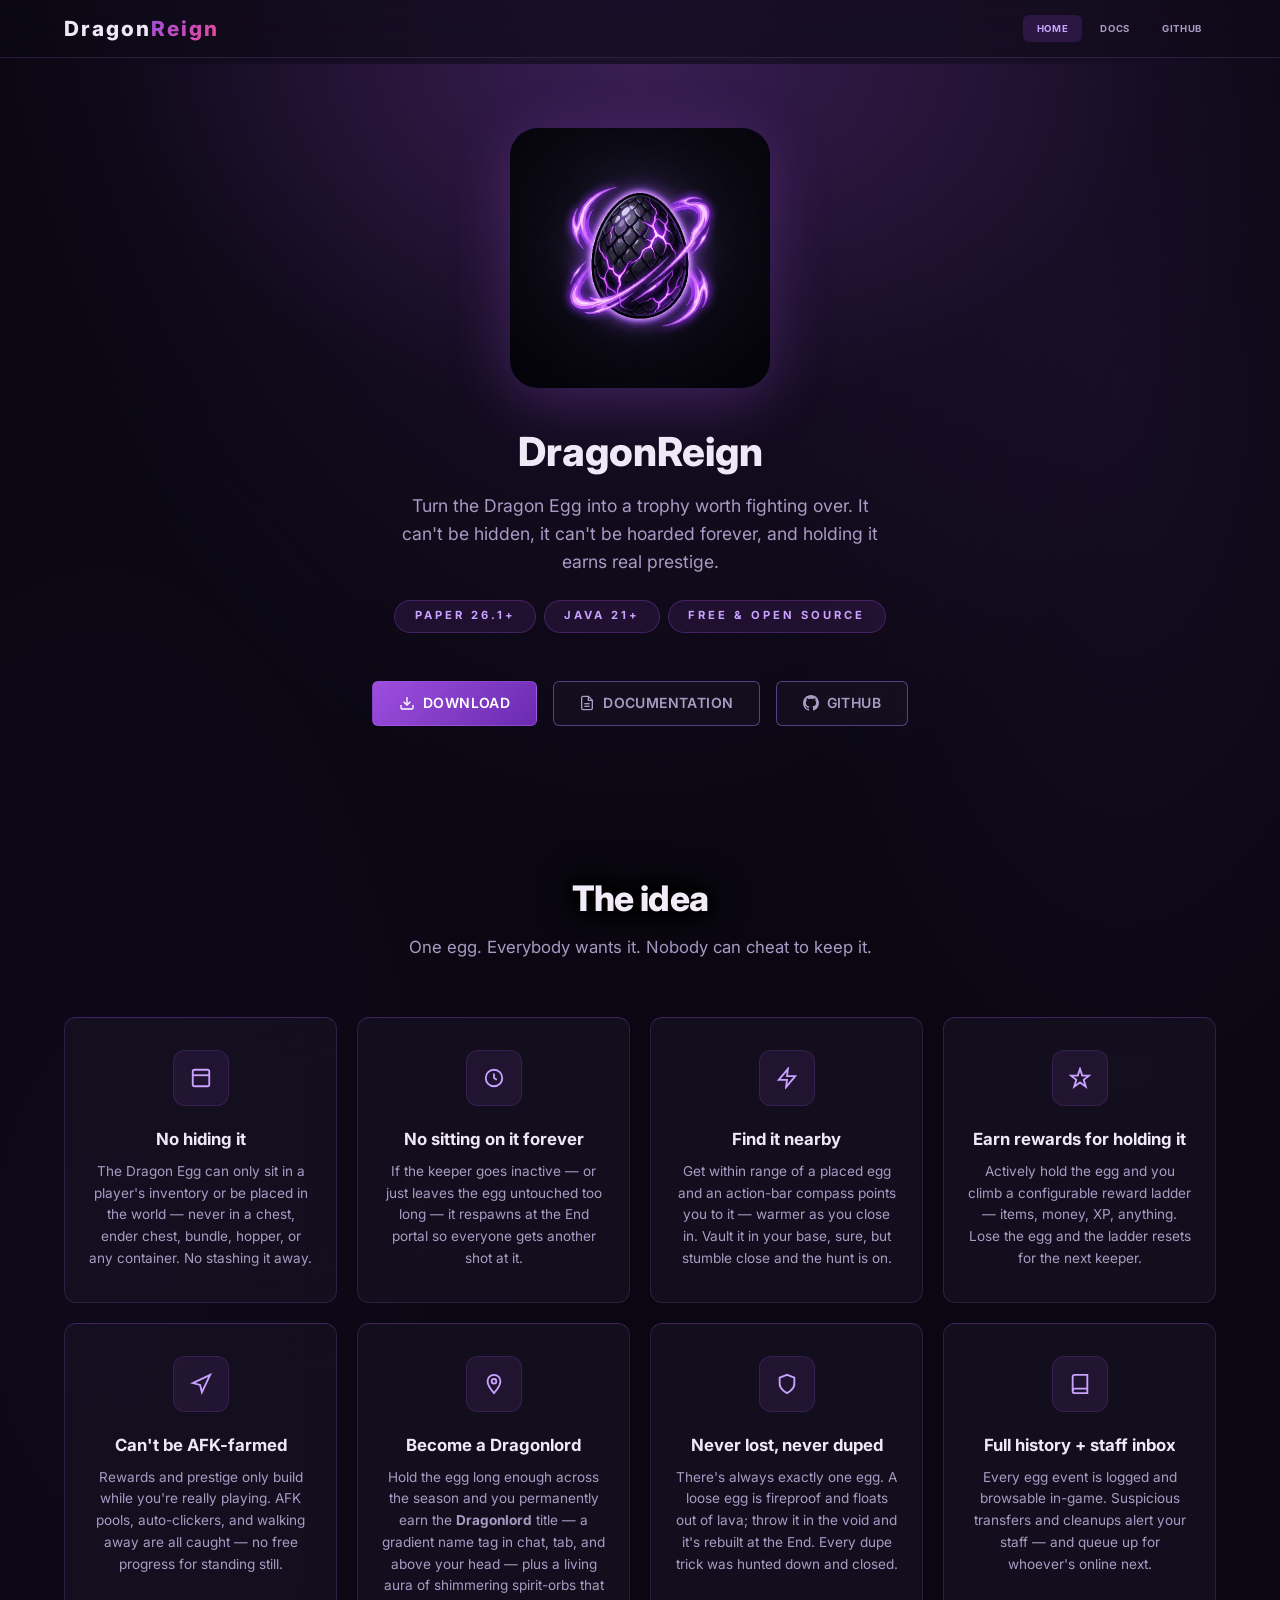
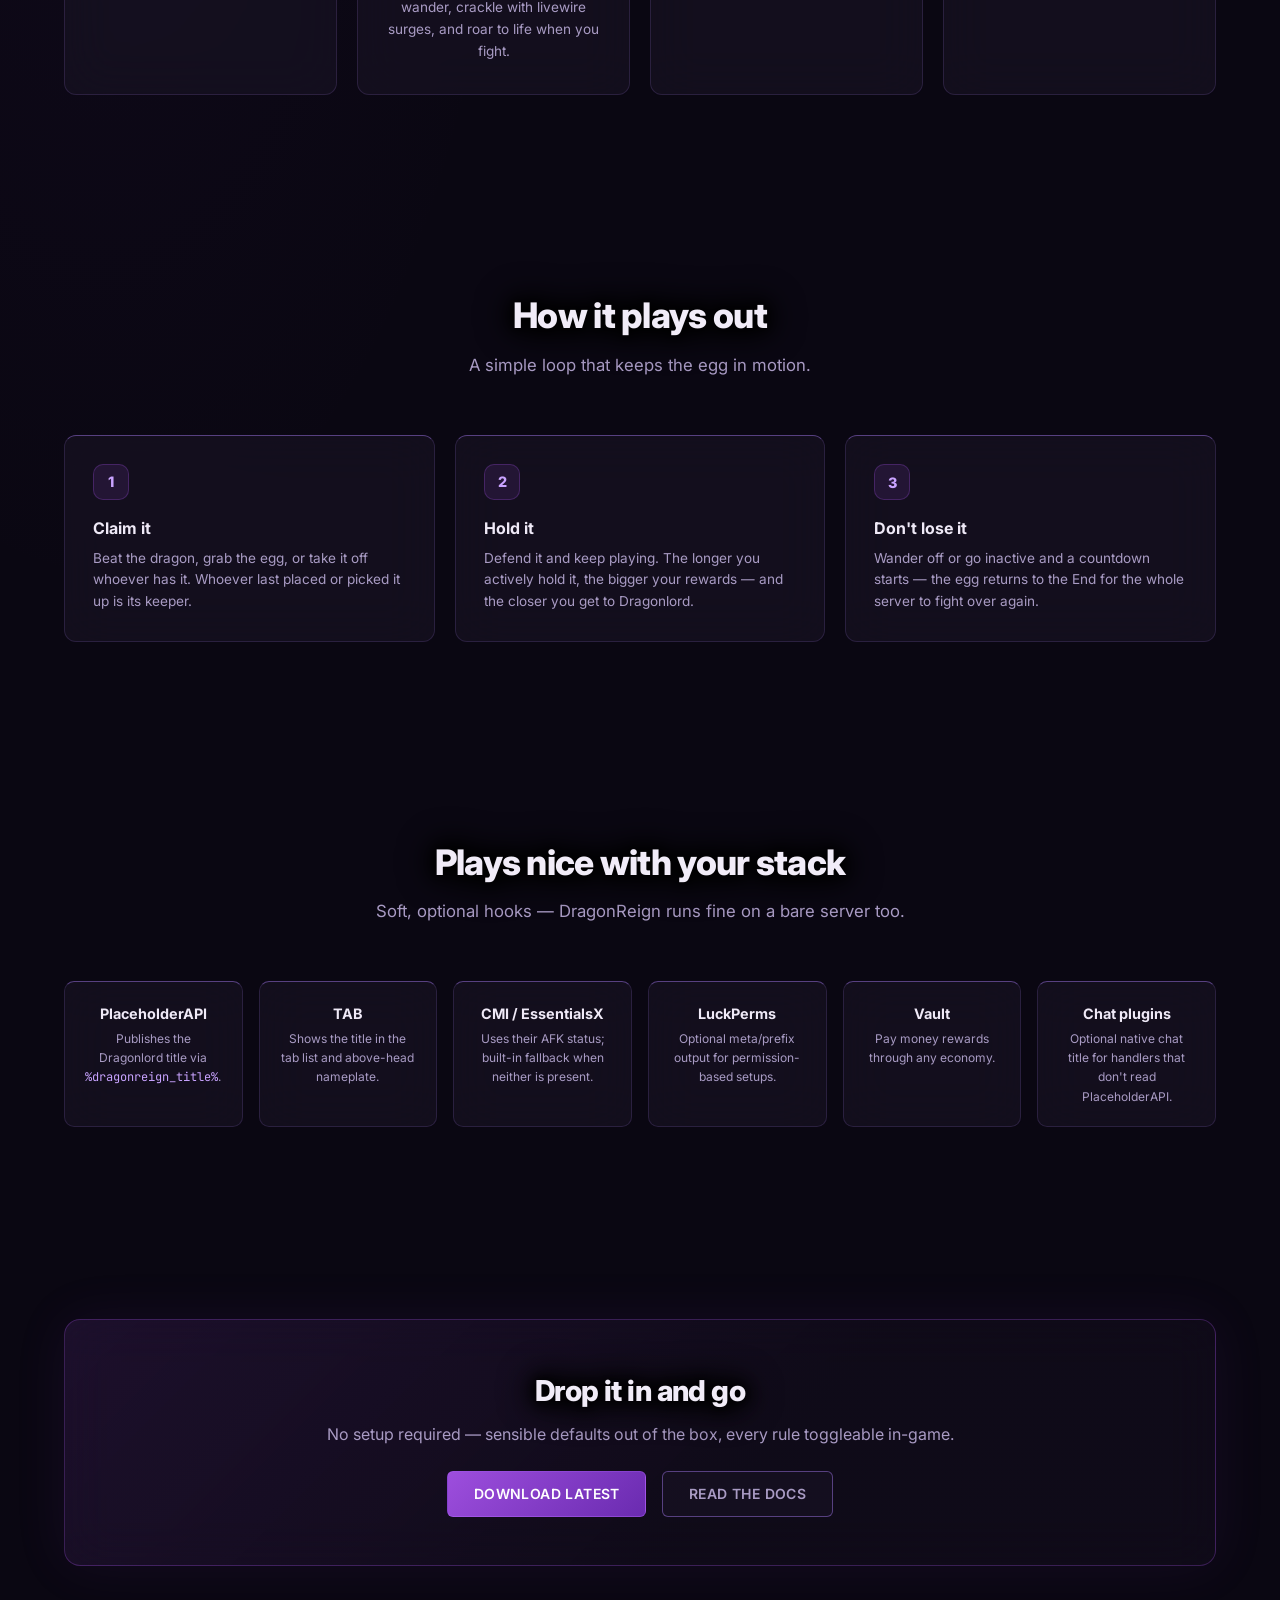
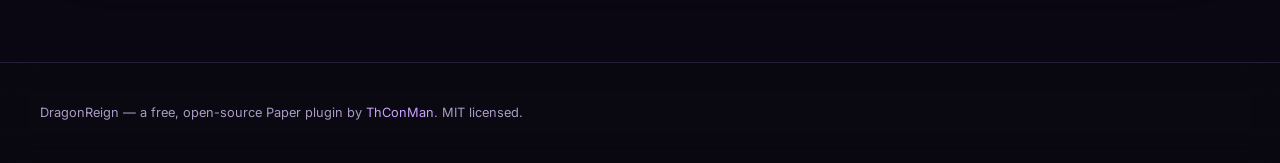
==== commit 4fd1ba53: "Docs site: v1.3.1 features + AI logo - New AI dragon-egg logo (logo.png; logo-badge.png alt), used f" ====
--- a/index.html
+++ b/index.html
@@ -5,7 +5,7 @@
     <meta name="viewport" content="width=device-width, initial-scale=1.0">
     <title>DragonReign — Rule the Dragon Egg</title>
     <meta name="description" content="DragonReign is a Paper plugin that turns the Dragon Egg into a contested trophy: it can't be hidden in containers, it comes back if its keeper goes inactive, and long-time holders earn the Dragonlord title and aura.">
-    <link rel="icon" href="logo.svg">
+    <link rel="icon" href="logo.png">
     <link rel="preconnect" href="https://fonts.googleapis.com">
     <link href="https://fonts.googleapis.com/css2?family=Inter:wght@400;500;600;700;800&family=JetBrains+Mono:wght@500&display=swap" rel="stylesheet">
     <link rel="stylesheet" href="css/style.css">
@@ -31,7 +31,7 @@
 
 <!-- Hero -->
 <section class="plugin-hero">
-    <img src="logo.svg" alt="DragonReign" class="plugin-hero-logo">
+    <img src="logo.png" alt="DragonReign" class="plugin-hero-logo">
     <h1>DragonReign</h1>
     <p class="tagline">Turn the Dragon Egg into a trophy worth fighting over. It can't be hidden, it can't be hoarded forever, and holding it earns real prestige.</p>
     <div class="plugin-hero-meta">
@@ -88,12 +88,12 @@
         <div class="feature-card">
             <div class="feature-icon-wrap"><svg width="22" height="22" viewBox="0 0 24 24" fill="none" stroke="currentColor" stroke-width="2"><path d="M12 2a7 7 0 00-7 7c0 5 7 13 7 13s7-8 7-13a7 7 0 00-7-7z"/><circle cx="12" cy="9" r="2.5"/></svg></div>
             <h3>Become a Dragonlord</h3>
-            <p>Hold the egg long enough across the season and you permanently earn the <strong>Dragonlord</strong> title — a gradient name tag in chat, tab, and above your head — plus a glowing aura.</p>
+            <p>Hold the egg long enough across the season and you permanently earn the <strong>Dragonlord</strong> title — a gradient name tag in chat, tab, and above your head — plus a living aura of shimmering spirit-orbs that wander, crackle with livewire surges, and roar to life when you fight.</p>
         </div>
         <div class="feature-card">
             <div class="feature-icon-wrap"><svg width="22" height="22" viewBox="0 0 24 24" fill="none" stroke="currentColor" stroke-width="2"><path d="M12 22s8-4 8-10V5l-8-3-8 3v7c0 6 8 10 8 10z"/></svg></div>
             <h3>Never lost, never duped</h3>
-            <p>There's always exactly one egg. Throw it in the void and it's rebuilt at the End. Every dupe trick was hunted down and closed.</p>
+            <p>There's always exactly one egg. A loose egg is fireproof and floats out of lava; throw it in the void and it's rebuilt at the End. Every dupe trick was hunted down and closed.</p>
         </div>
         <div class="feature-card">
             <div class="feature-icon-wrap"><svg width="22" height="22" viewBox="0 0 24 24" fill="none" stroke="currentColor" stroke-width="2"><path d="M4 19.5A2.5 2.5 0 016.5 17H20"/><path d="M6.5 2H20v20H6.5A2.5 2.5 0 014 19.5v-15A2.5 2.5 0 016.5 2z"/></svg></div>
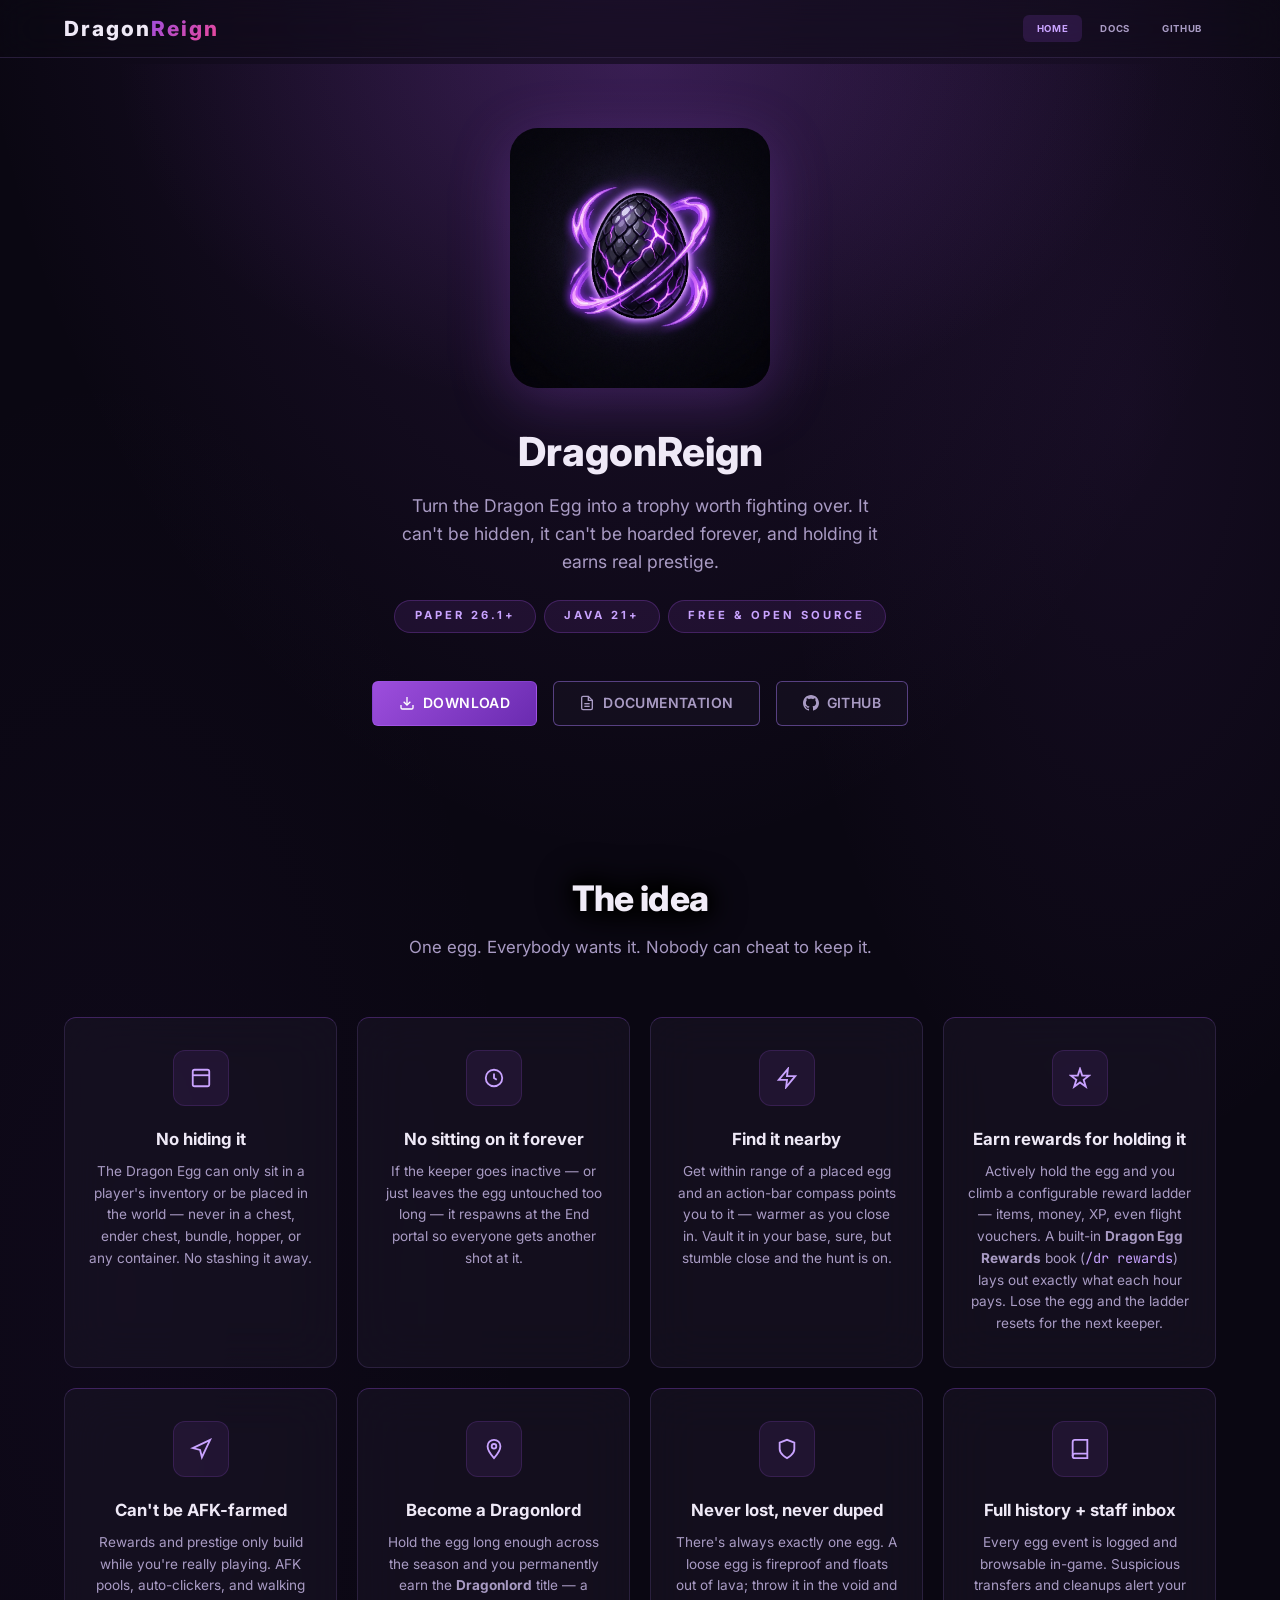
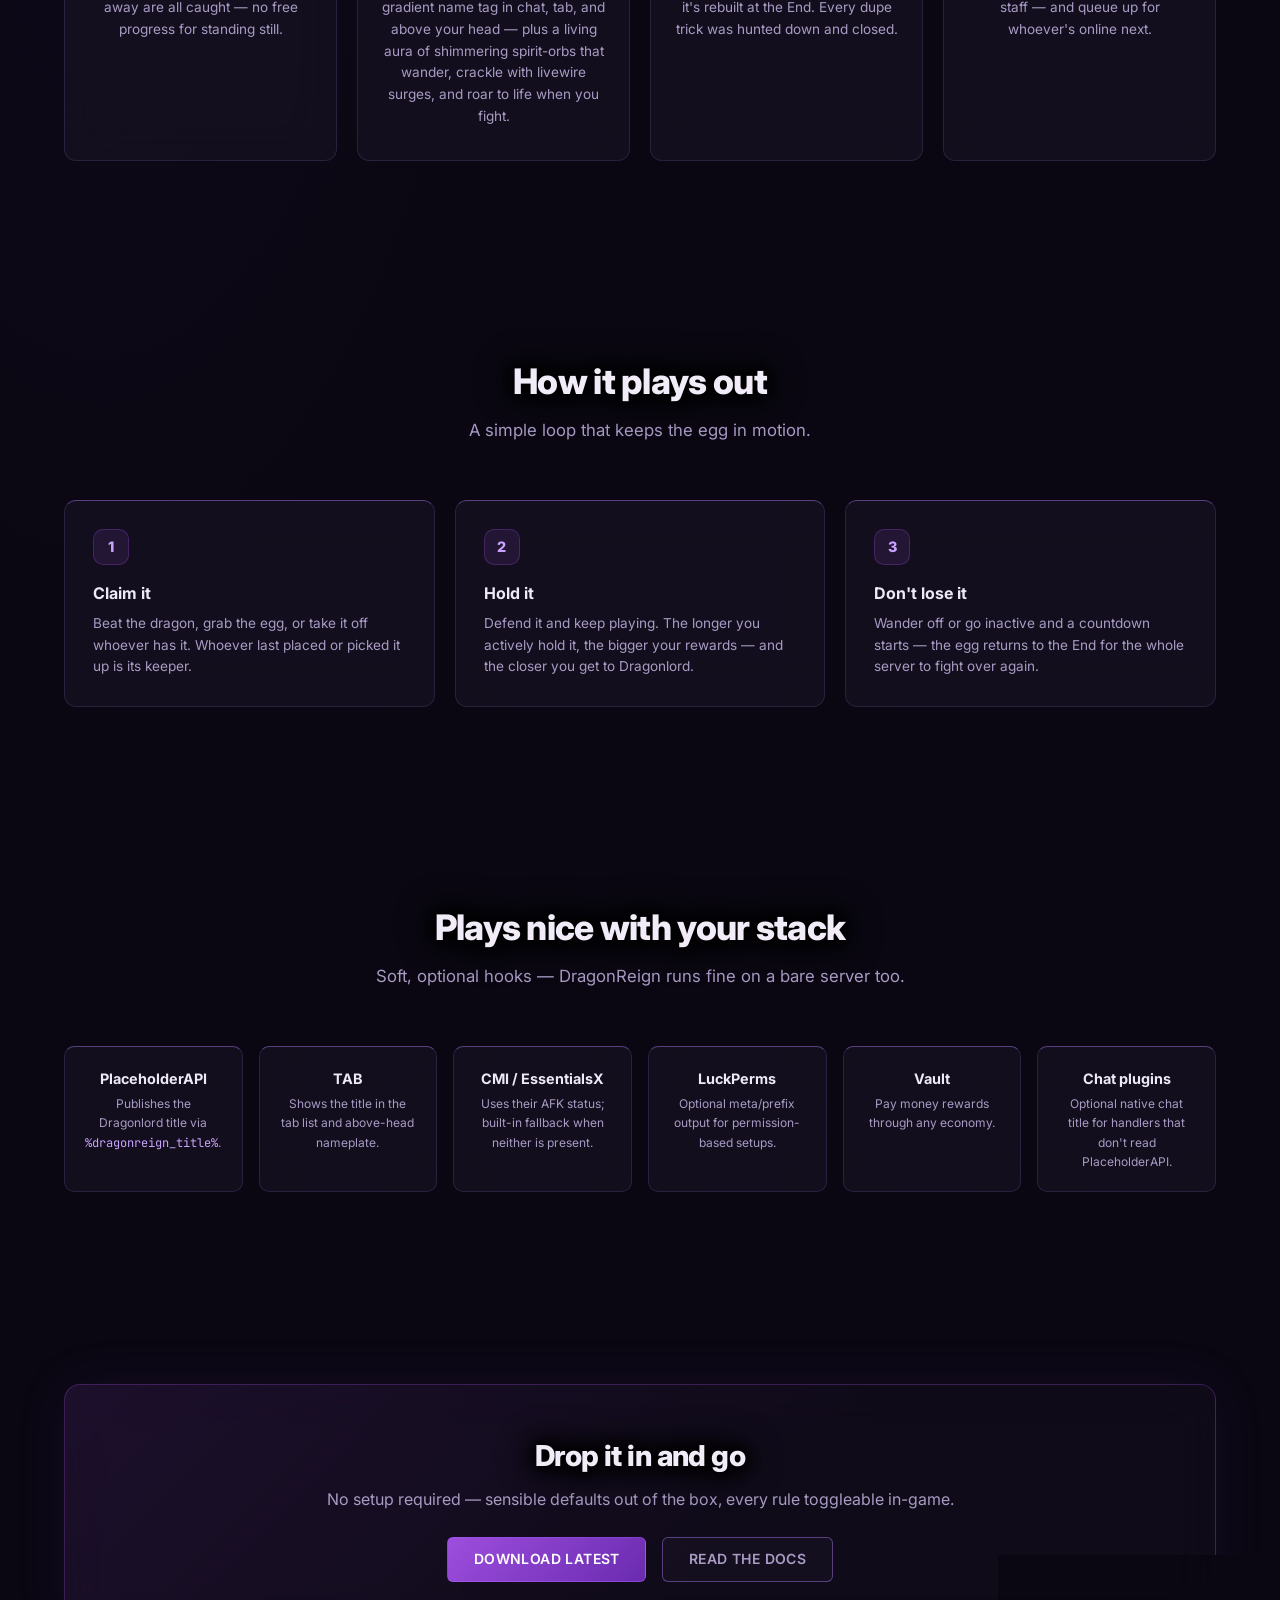
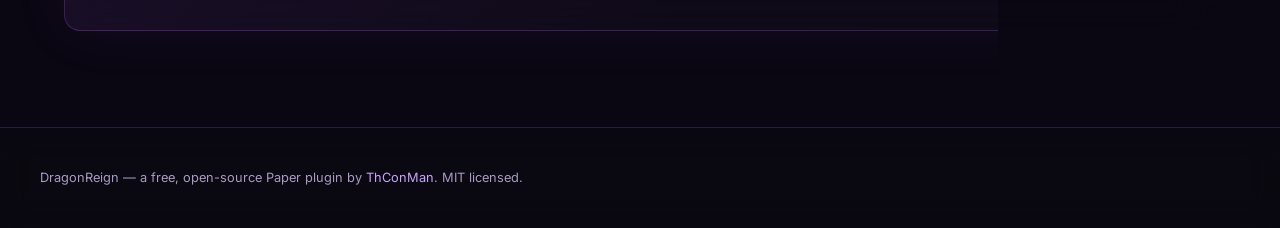
==== commit 0e7d064b: "DragonReign v1.3.2 — rewards book + reward/config updates Adds RewardsBook command/UI and reward/con" ====
--- a/index.html
+++ b/index.html
@@ -78,7 +78,7 @@
         <div class="feature-card">
             <div class="feature-icon-wrap"><svg width="22" height="22" viewBox="0 0 24 24" fill="none" stroke="currentColor" stroke-width="2"><path d="M12 2l2.4 7.4H22l-6 4.6 2.3 7.4-6.3-4.6L5.7 21.4 8 14 2 9.4h7.6z"/></svg></div>
             <h3>Earn rewards for holding it</h3>
-            <p>Actively hold the egg and you climb a configurable reward ladder — items, money, XP, anything. Lose the egg and the ladder resets for the next keeper.</p>
+            <p>Actively hold the egg and you climb a configurable reward ladder — items, money, XP, even flight vouchers. A built-in <strong>Dragon Egg Rewards</strong> book (<span class="mono">/dr rewards</span>) lays out exactly what each hour pays. Lose the egg and the ladder resets for the next keeper.</p>
         </div>
         <div class="feature-card">
             <div class="feature-icon-wrap"><svg width="22" height="22" viewBox="0 0 24 24" fill="none" stroke="currentColor" stroke-width="2"><path d="M3 11l19-9-9 19-2-8-8-2z"/></svg></div>
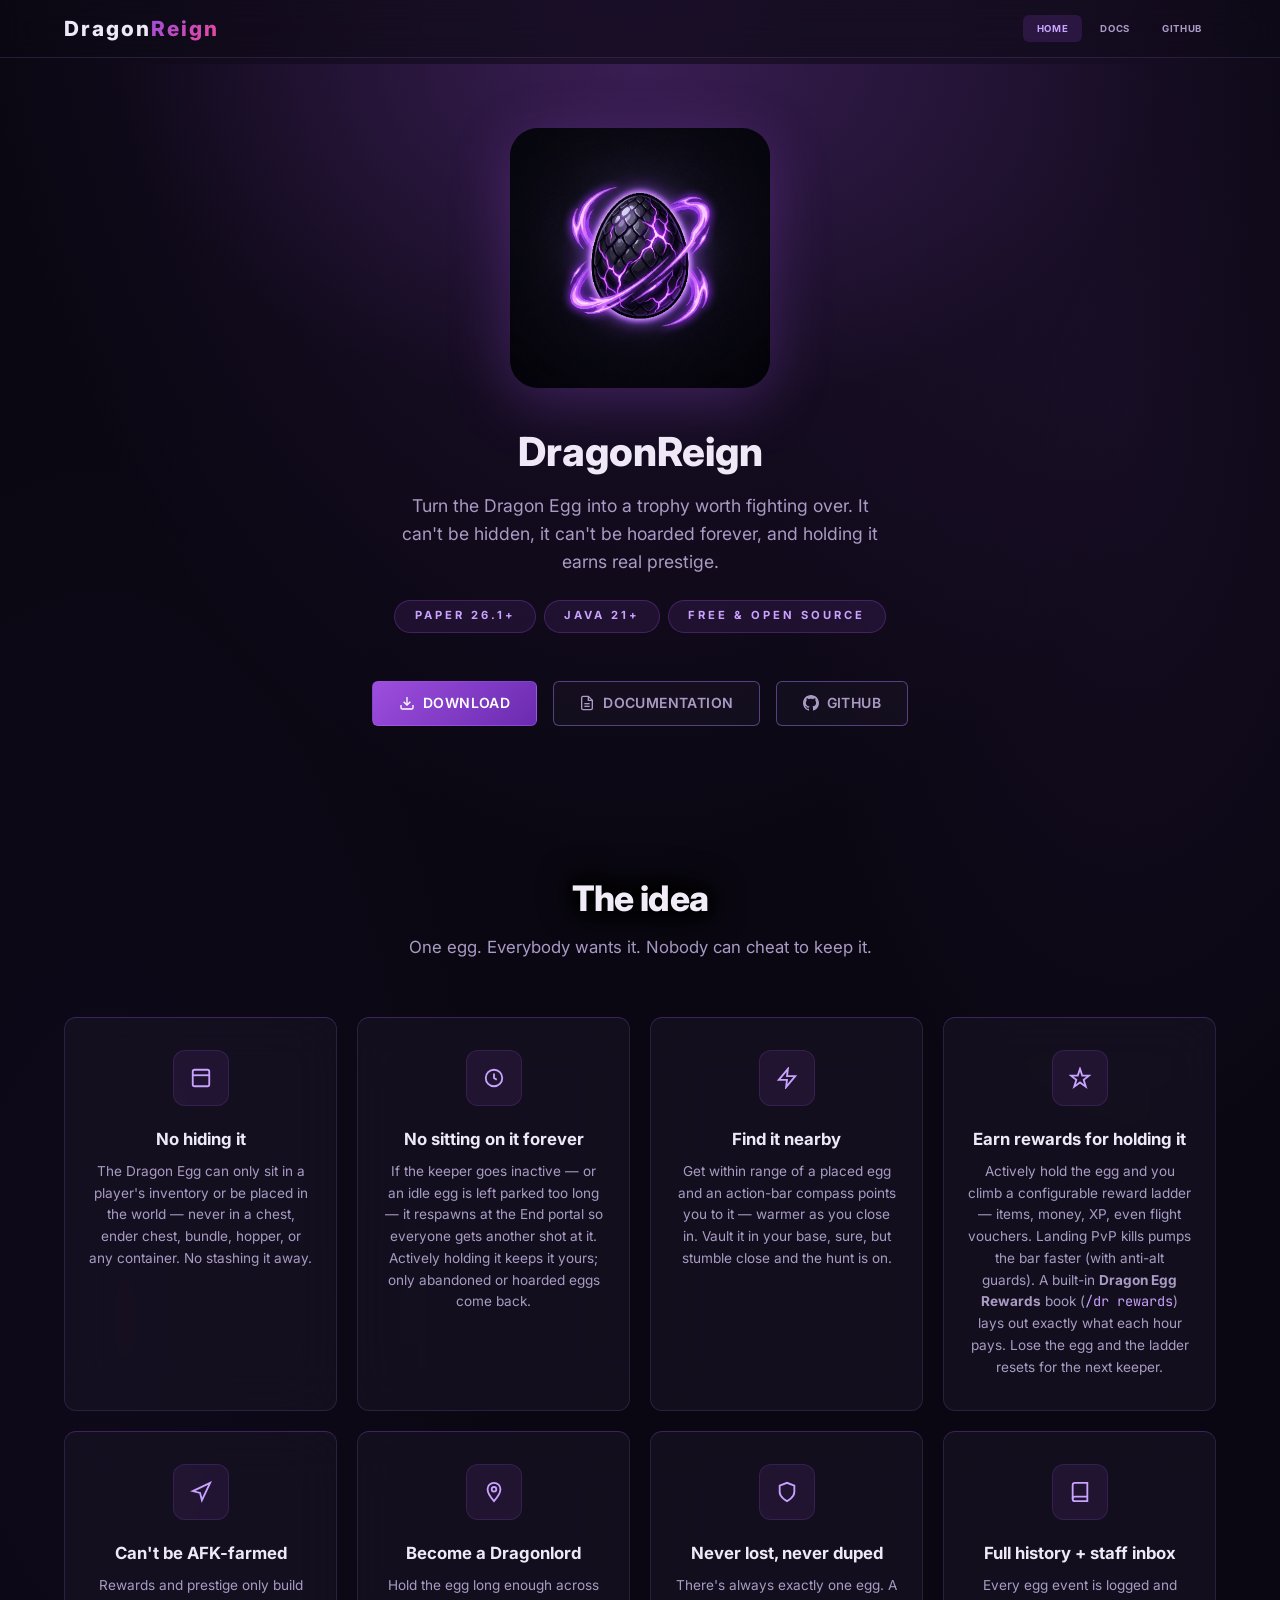
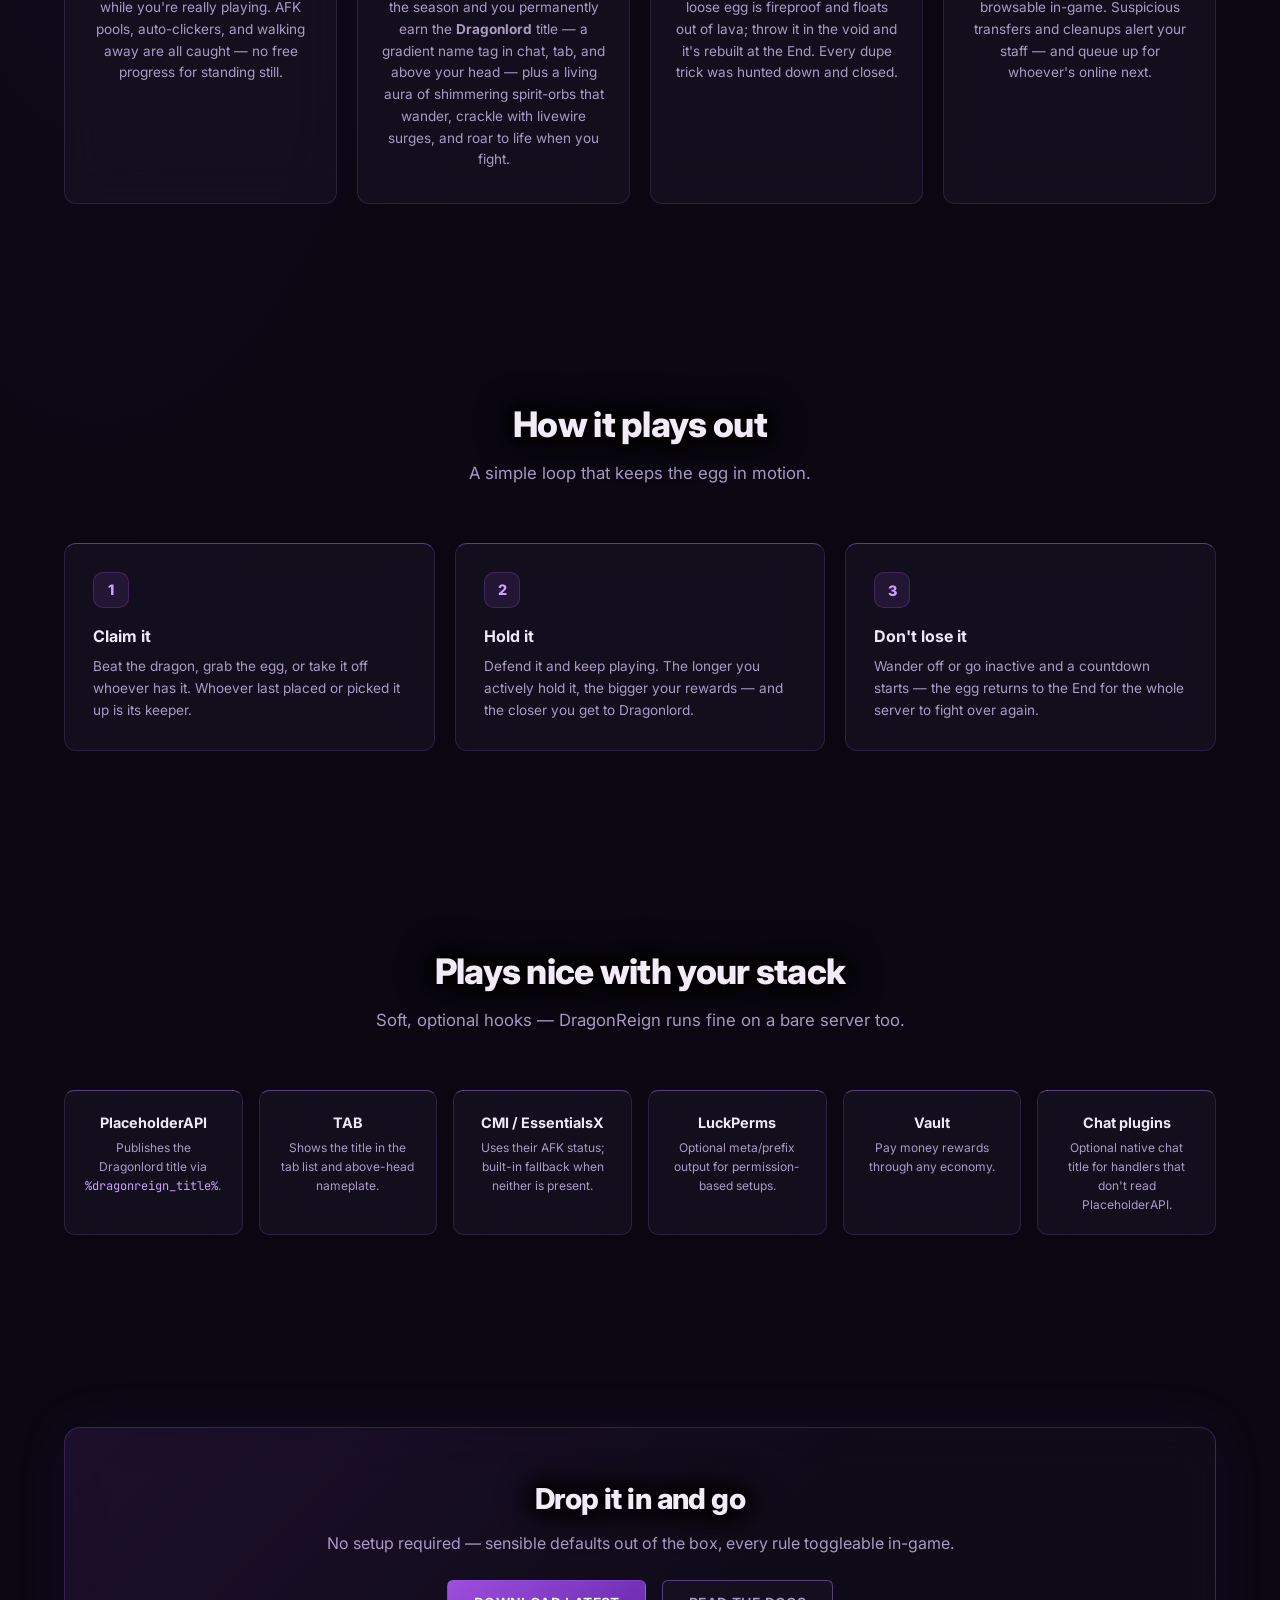
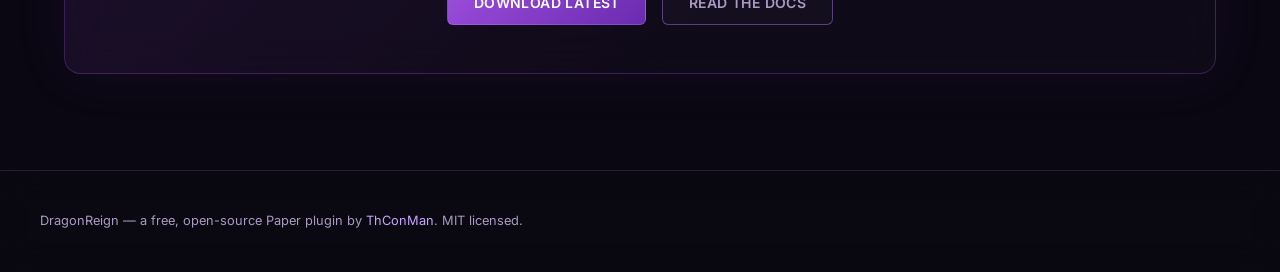
==== commit 3c716dd7: "Docs site: kill bonus + staleness-fix behavior Add a Kill bonus rules card and config example, and c" ====
--- a/index.html
+++ b/index.html
@@ -68,7 +68,7 @@
         <div class="feature-card">
             <div class="feature-icon-wrap"><svg width="22" height="22" viewBox="0 0 24 24" fill="none" stroke="currentColor" stroke-width="2"><circle cx="12" cy="12" r="9"/><path d="M12 7v5l3 2"/></svg></div>
             <h3>No sitting on it forever</h3>
-            <p>If the keeper goes inactive — or just leaves the egg untouched too long — it respawns at the End portal so everyone gets another shot at it.</p>
+            <p>If the keeper goes inactive — or an idle egg is left parked too long — it respawns at the End portal so everyone gets another shot at it. Actively holding it keeps it yours; only abandoned or hoarded eggs come back.</p>
         </div>
         <div class="feature-card">
             <div class="feature-icon-wrap"><svg width="22" height="22" viewBox="0 0 24 24" fill="none" stroke="currentColor" stroke-width="2"><polygon points="13 2 3 14 12 14 11 22 21 10 12 10 13 2"/></svg></div>
@@ -78,7 +78,7 @@
         <div class="feature-card">
             <div class="feature-icon-wrap"><svg width="22" height="22" viewBox="0 0 24 24" fill="none" stroke="currentColor" stroke-width="2"><path d="M12 2l2.4 7.4H22l-6 4.6 2.3 7.4-6.3-4.6L5.7 21.4 8 14 2 9.4h7.6z"/></svg></div>
             <h3>Earn rewards for holding it</h3>
-            <p>Actively hold the egg and you climb a configurable reward ladder — items, money, XP, even flight vouchers. A built-in <strong>Dragon Egg Rewards</strong> book (<span class="mono">/dr rewards</span>) lays out exactly what each hour pays. Lose the egg and the ladder resets for the next keeper.</p>
+            <p>Actively hold the egg and you climb a configurable reward ladder — items, money, XP, even flight vouchers. Landing PvP kills pumps the bar faster (with anti-alt guards). A built-in <strong>Dragon Egg Rewards</strong> book (<span class="mono">/dr rewards</span>) lays out exactly what each hour pays. Lose the egg and the ladder resets for the next keeper.</p>
         </div>
         <div class="feature-card">
             <div class="feature-icon-wrap"><svg width="22" height="22" viewBox="0 0 24 24" fill="none" stroke="currentColor" stroke-width="2"><path d="M3 11l19-9-9 19-2-8-8-2z"/></svg></div>
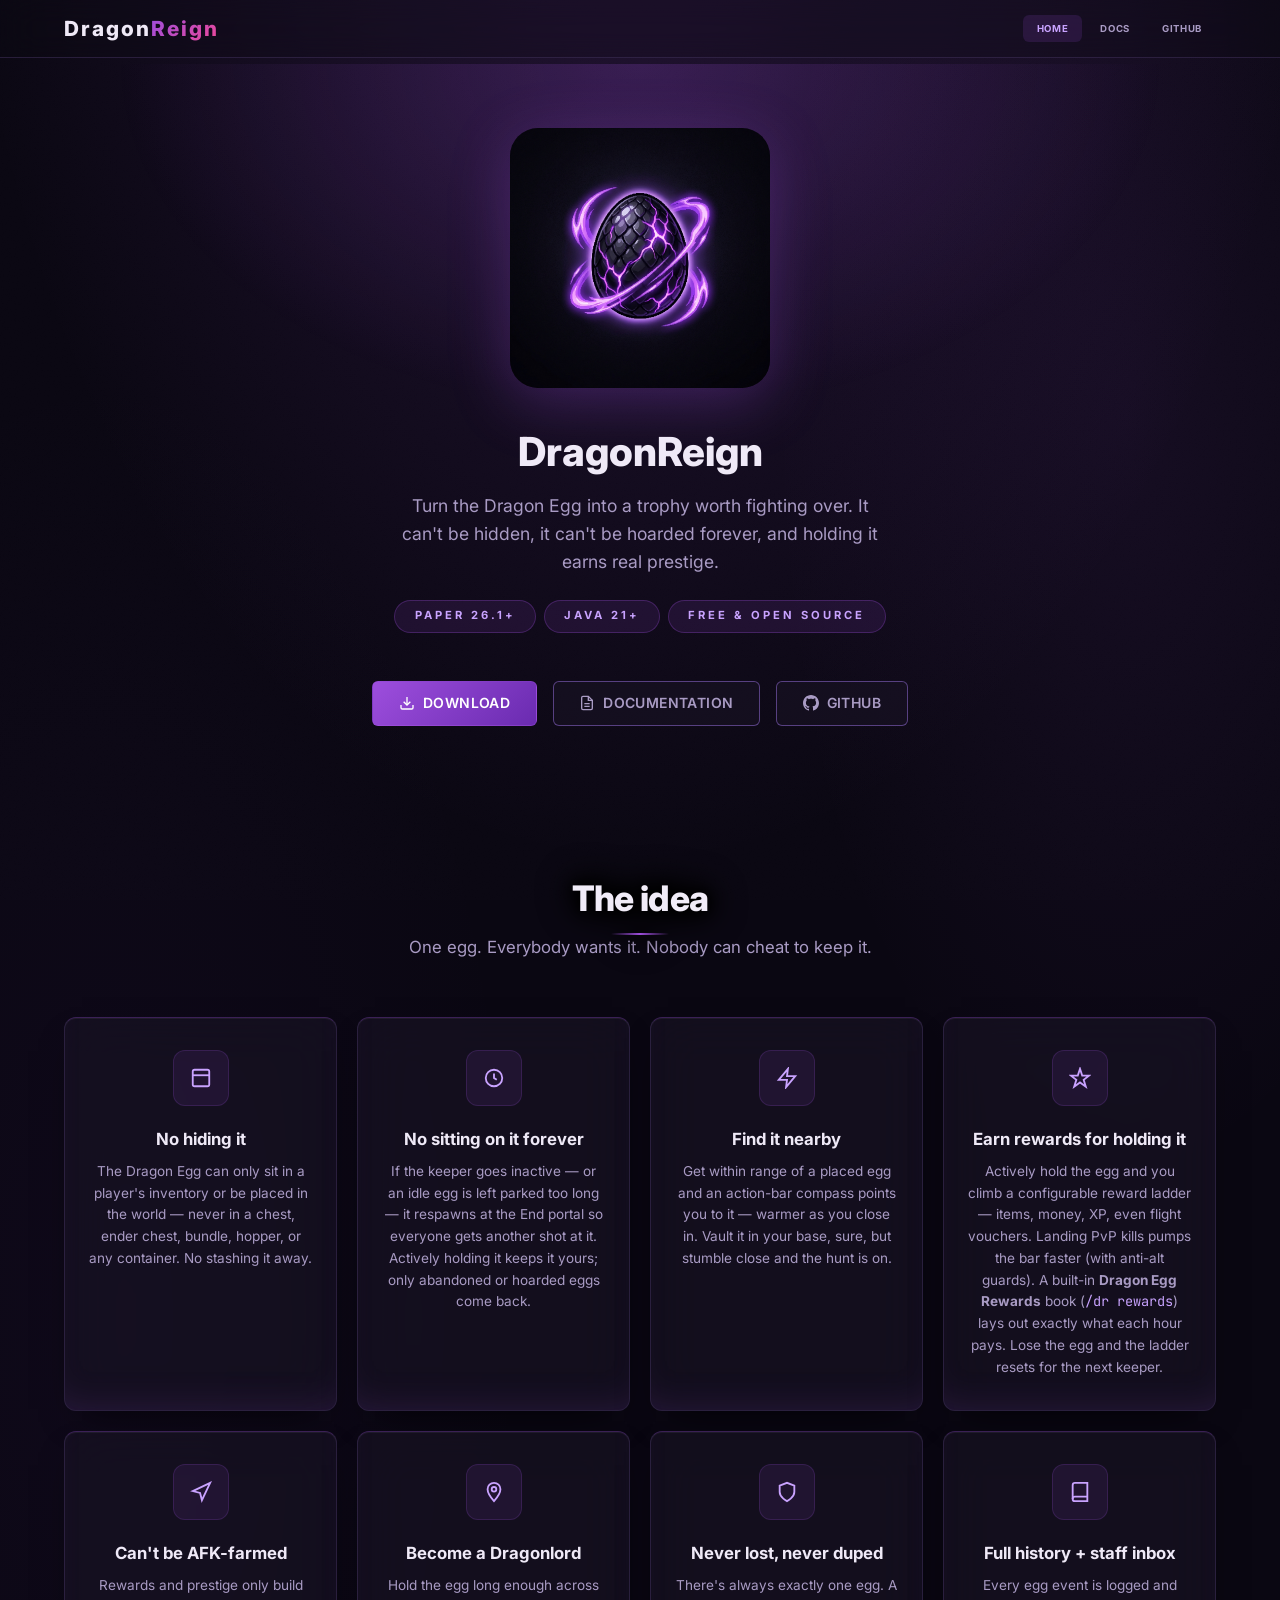
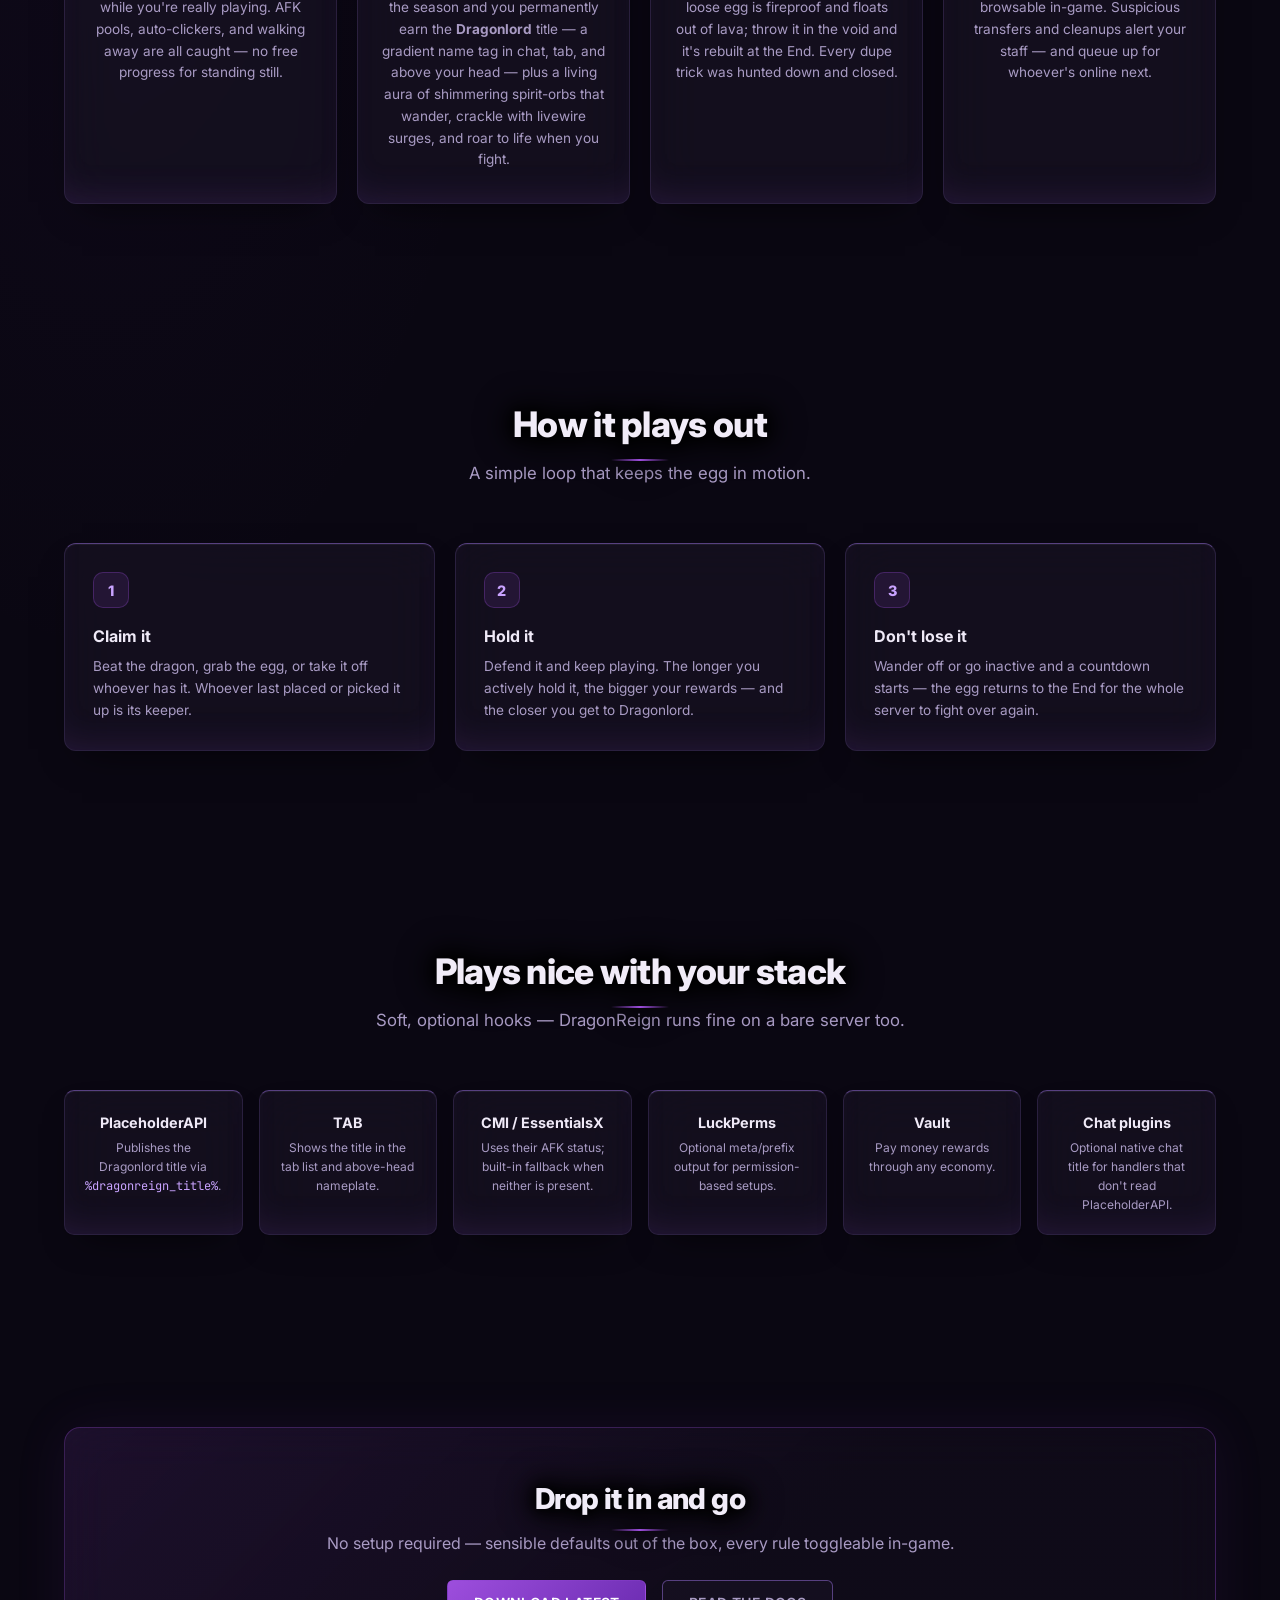
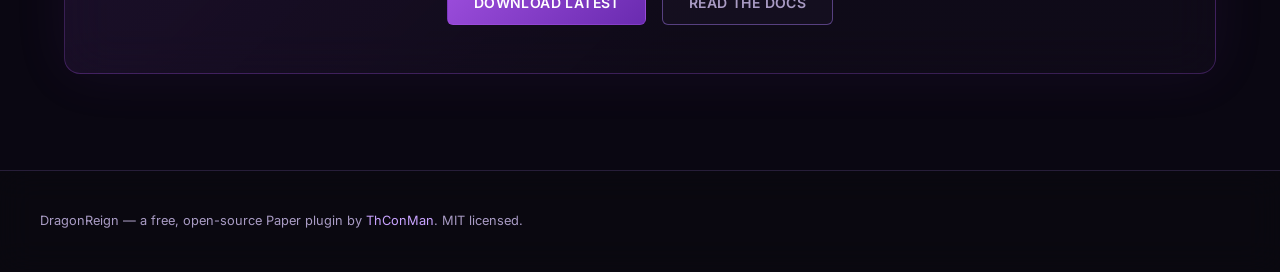
==== commit 336ad175: "Add a shared motion and depth layer to the plugin docs sites css/style.css is byte-identical across " ====
--- a/index.html
+++ b/index.html
@@ -163,5 +163,6 @@
     document.getElementById('nav-links').classList.toggle('open');
 }
 </script>
+<script src="js/motion.js" defer></script>
 </body>
 </html>
--- a/css/style.css
+++ b/css/style.css
@@ -28,7 +28,7 @@
     font-family: 'Inter', -apple-system, BlinkMacSystemFont, 'Segoe UI', sans-serif;
     background: var(--bg-primary);
     background-image:
-        radial-gradient(ellipse at 20% 50%, rgba(168, 85, 247, 0.12) 0%, transparent 50%),
+        radial-gradient(ellipse at 20% 50%, color-mix(in srgb, var(--accent) 12%, transparent) 0%, transparent 50%),
         radial-gradient(ellipse at 80% 20%, rgba(88, 101, 242, 0.1) 0%, transparent 50%),
         radial-gradient(ellipse at 50% 90%, rgba(236, 72, 153, 0.09) 0%, transparent 50%),
         radial-gradient(ellipse at 10% 10%, rgba(100, 216, 255, 0.04) 0%, transparent 40%);
@@ -150,14 +150,14 @@
 }
 
 .nav-links a:hover {
-    background: rgba(168, 85, 247, 0.1);
+    background: color-mix(in srgb, var(--accent) 10%, transparent);
     color: var(--text);
 }
 
 .nav-links a:hover svg { opacity: 1; }
 
 .nav-links a.active {
-    background: rgba(168, 85, 247, 0.15);
+    background: color-mix(in srgb, var(--accent) 15%, transparent);
     color: var(--accent-light);
 }
 
@@ -346,14 +346,14 @@
 }
 
 .btn-primary {
-    background: linear-gradient(170deg, #b366ff 0%, #7c22cc 100%);
+    background: linear-gradient(170deg, var(--accent-light) 0%, var(--accent) 100%);
     color: #fff;
-    border: 1px solid rgba(179, 102, 255, 0.35);
+    border: 1px solid color-mix(in srgb, var(--accent) 35%, transparent);
 }
 
 .btn-primary:hover {
     filter: brightness(1.12);
-    box-shadow: 0 0 18px rgba(168, 85, 247, 0.45);
+    box-shadow: 0 0 18px color-mix(in srgb, var(--accent) 45%, transparent);
     color: #fff;
 }
 
@@ -366,7 +366,7 @@
 .btn-outline:hover {
     border-color: var(--accent);
     color: var(--accent-light);
-    background: rgba(168, 85, 247, 0.08);
+    background: color-mix(in srgb, var(--accent) 8%, transparent);
 }
 
 /* ── Section ── */
@@ -411,7 +411,7 @@
     backdrop-filter: blur(24px);
     -webkit-backdrop-filter: blur(24px);
     border: 1px solid var(--border);
-    border-top: 1px solid rgba(168, 85, 247, 0.3);
+    border-top: 1px solid color-mix(in srgb, var(--accent) 30%, transparent);
     border-radius: 12px;
     padding: 2rem 1.5rem;
     text-align: center;
@@ -420,8 +420,8 @@
 
 .feature-card:hover {
     transform: translateY(-6px);
-    border-color: rgba(168, 85, 247, 0.35);
-    box-shadow: 0 12px 40px rgba(168, 85, 247, 0.18), 0 0 0 1px rgba(168, 85, 247, 0.1);
+    border-color: color-mix(in srgb, var(--accent) 35%, transparent);
+    box-shadow: 0 12px 40px color-mix(in srgb, var(--accent) 18%, transparent), 0 0 0 1px color-mix(in srgb, var(--accent) 10%, transparent);
     background: rgba(24, 20, 40, 0.85);
 }
 
@@ -497,8 +497,8 @@
 
 .rank-card:hover {
     transform: translateY(-8px);
-    border-color: rgba(168, 85, 247, 0.35);
-    box-shadow: 0 16px 50px var(--accent-glow), 0 0 0 1px rgba(168, 85, 247, 0.1);
+    border-color: color-mix(in srgb, var(--accent) 35%, transparent);
+    box-shadow: 0 16px 50px var(--accent-glow), 0 0 0 1px color-mix(in srgb, var(--accent) 10%, transparent);
     background: rgba(20, 18, 34, 0.9);
 }
 
@@ -525,10 +525,10 @@
 }
 
 .rank-card.featured {
-    border-color: rgba(168, 85, 247, 0.35);
-    box-shadow: 0 0 50px var(--accent-glow), 0 0 100px rgba(168, 85, 247, 0.08);
+    border-color: color-mix(in srgb, var(--accent) 35%, transparent);
+    box-shadow: 0 0 50px var(--accent-glow), 0 0 100px color-mix(in srgb, var(--accent) 8%, transparent);
     position: relative;
-    background: linear-gradient(180deg, rgba(168, 85, 247, 0.1) 0%, var(--bg-card) 40%);
+    background: linear-gradient(180deg, color-mix(in srgb, var(--accent) 10%, transparent) 0%, var(--bg-card) 40%);
 }
 
 .rank-card.featured::before {
@@ -836,7 +836,7 @@
     backdrop-filter: blur(24px);
     -webkit-backdrop-filter: blur(24px);
     border: 1px solid var(--border);
-    border-top: 2px solid rgba(168, 85, 247, 0.3);
+    border-top: 2px solid color-mix(in srgb, var(--accent) 30%, transparent);
     border-radius: 16px;
     padding: 2rem;
     transition: transform 0.25s, border-color 0.3s, box-shadow 0.3s;
@@ -844,8 +844,8 @@
 
 .plugin-card:hover {
     transform: translateY(-6px);
-    border-color: rgba(168, 85, 247, 0.4);
-    box-shadow: 0 12px 40px rgba(168, 85, 247, 0.15), 0 0 0 1px rgba(168, 85, 247, 0.08);
+    border-color: color-mix(in srgb, var(--accent) 40%, transparent);
+    box-shadow: 0 12px 40px color-mix(in srgb, var(--accent) 15%, transparent), 0 0 0 1px color-mix(in srgb, var(--accent) 8%, transparent);
 }
 
 .plugin-header {
@@ -1740,7 +1740,7 @@
 
 .crate-card:hover {
     transform: translateY(-8px);
-    border-color: rgba(168, 85, 247, 0.35);
+    border-color: color-mix(in srgb, var(--accent) 35%, transparent);
     box-shadow: 0 16px 50px var(--accent-glow);
 }
 
@@ -1844,3 +1844,209 @@
     pointer-events: none;
     z-index: -1;
 }
+
+
+/* ═══════════════════════════════════════════════════════════════════════════
+   MOTION & DEPTH LAYER
+   ---------------------------------------------------------------------------
+   Shared by every plugin docs site. Nothing here names a colour: it all
+   derives from --accent, --border and --bg-card, so each plugin's accent file
+   drives the whole effect and one copy of this file serves all of them.
+
+   Driven by js/motion.js, which tags elements at runtime -- no markup edits.
+   Everything degrades to a static page under prefers-reduced-motion.
+   ═══════════════════════════════════════════════════════════════════════════ */
+
+/* ── Fine grain. Stops the large dark fields from banding and gives the
+      shading something to sit on. ── */
+body::after {
+    content: "";
+    position: fixed;
+    inset: 0;
+    z-index: 0;
+    pointer-events: none;
+    opacity: 0.5;
+    background-image: url("data:image/svg+xml,<svg xmlns='http://www.w3.org/2000/svg' width='140' height='140'><filter id='n'><feTurbulence type='fractalNoise' baseFrequency='.85' numOctaves='3'/><feColorMatrix type='saturate' values='0'/></filter><rect width='140' height='140' filter='url(%23n)' opacity='.03'/></svg>");
+}
+
+/* ── Scroll progress ── */
+.scroll-progress {
+    position: fixed;
+    top: 0;
+    left: 0;
+    z-index: 200;
+    width: 100%;
+    height: 2px;
+    transform: scaleX(var(--p, 0));
+    transform-origin: 0 50%;
+    background: linear-gradient(90deg,
+        color-mix(in srgb, var(--accent) 55%, transparent),
+        var(--accent) 60%,
+        var(--accent-light));
+    box-shadow: 0 0 12px var(--accent-glow);
+    pointer-events: none;
+}
+
+/* ── Nav lifts off the page once you leave the hero ── */
+.nav {
+    transition: background 0.3s ease, border-color 0.3s ease, box-shadow 0.3s ease;
+}
+.nav.is-stuck {
+    background: color-mix(in srgb, var(--bg-primary) 82%, transparent);
+    backdrop-filter: blur(20px) saturate(1.3);
+    -webkit-backdrop-filter: blur(20px) saturate(1.3);
+    box-shadow: 0 8px 30px -12px rgba(0, 0, 0, 0.7);
+}
+
+/* ── Reveal on scroll. Reuses the framework's existing .fade-in contract. ── */
+.fade-in[data-d="1"] { transition-delay: 0.07s; }
+.fade-in[data-d="2"] { transition-delay: 0.14s; }
+.fade-in[data-d="3"] { transition-delay: 0.21s; }
+.fade-in[data-d="4"] { transition-delay: 0.28s; }
+.fade-in[data-d="5"] { transition-delay: 0.35s; }
+
+/* ── Depth. Layered rather than flat: a hairline lit top edge, an accent-tinted
+      drop shadow instead of pure black, and a soft inner floor. ── */
+.feature-card,
+.step-card,
+.compat-item,
+.plugin-card,
+.cta-card,
+.docs-callout,
+.docs-grid-item {
+    position: relative;
+    box-shadow:
+        0 16px 36px -18px rgba(0, 0, 0, 0.75),
+        inset 0 1px 0 rgba(255, 255, 255, 0.055),
+        inset 0 -24px 44px -30px var(--accent-glow);
+    transition: transform 0.28s cubic-bezier(.22,.61,.36,1),
+                border-color 0.28s ease,
+                box-shadow 0.28s ease;
+}
+
+.feature-card:hover,
+.step-card:hover,
+.compat-item:hover,
+.docs-grid-item:hover {
+    transform: translateY(-5px);
+    border-color: color-mix(in srgb, var(--accent) 40%, transparent);
+    box-shadow:
+        0 30px 60px -26px var(--accent-glow-strong),
+        0 10px 24px -14px rgba(0, 0, 0, 0.7),
+        inset 0 1px 0 rgba(255, 255, 255, 0.08);
+}
+
+/* Step numbers read as struck medallions rather than flat text. */
+.step-number {
+    transition: transform 0.3s cubic-bezier(.34,1.3,.64,1), box-shadow 0.3s ease;
+}
+.step-card:hover .step-number {
+    transform: scale(1.08);
+    box-shadow: 0 0 26px var(--accent-glow-strong);
+}
+
+/* Feature glyphs lift with their card. */
+.feature-icon-wrap {
+    transition: transform 0.3s cubic-bezier(.34,1.3,.64,1);
+}
+.feature-card:hover .feature-icon-wrap {
+    transform: translateY(-3px) scale(1.06);
+}
+
+/* ── Specular sweep across buttons ── */
+.btn {
+    position: relative;
+    overflow: hidden;
+}
+.btn::after {
+    content: "";
+    position: absolute;
+    top: 0;
+    bottom: 0;
+    left: -80%;
+    width: 55%;
+    transform: skewX(-22deg);
+    background: linear-gradient(90deg, transparent, rgba(255, 255, 255, 0.28), transparent);
+    transition: left 0.55s cubic-bezier(.22,.61,.36,1);
+    pointer-events: none;
+}
+.btn:hover::after { left: 130%; }
+
+/* ── Section headings get a hairline rule that draws itself in ── */
+.section-title {
+    position: relative;
+}
+/* The framework centres .section-title, so the rule is centred too and grows
+   out from the middle. `translate` is the independent property, which composes
+   with the `transform` the animation drives rather than fighting it. */
+.section-title::after {
+    content: "";
+    position: absolute;
+    left: 50%;
+    translate: -50% 0;
+    bottom: -0.55rem;
+    width: 58px;
+    height: 2px;
+    border-radius: 2px;
+    background: linear-gradient(90deg, transparent, var(--accent), transparent);
+    transform: scaleX(0);
+    transform-origin: 50% 50%;
+    transition: transform 0.7s cubic-bezier(.22,.61,.36,1) 0.15s;
+}
+.section-title.visible::after { transform: scaleX(1); }
+
+/* ── Docs sidebar: mark the section you are actually reading ── */
+.docs-toc a {
+    position: relative;
+    transition: color 0.2s ease, padding-left 0.25s ease;
+}
+.docs-toc a.is-current {
+    color: var(--accent-light);
+    padding-left: 0.55rem;
+}
+.docs-toc a.is-current::before {
+    content: "";
+    position: absolute;
+    left: 0;
+    top: 50%;
+    width: 3px;
+    height: 1.05em;
+    border-radius: 2px;
+    transform: translateY(-50%);
+    background: var(--accent);
+    box-shadow: 0 0 10px var(--accent-glow-strong);
+}
+
+/* Table rows respond to the pointer so long reference tables stay trackable. */
+.docs-table tbody tr {
+    transition: background 0.18s ease;
+}
+.docs-table tbody tr:hover {
+    background: color-mix(in srgb, var(--accent) 7%, transparent);
+}
+
+/* Hard reveal, used by the motion script's failsafe and by print. Content on a
+   docs site must never stay hidden because an animation did not run. */
+.fade-in.fade-in-now {
+    opacity: 1 !important;
+    transform: none !important;
+    transition: none !important;
+}
+
+@media print {
+    .fade-in { opacity: 1 !important; transform: none !important; }
+    .scroll-progress { display: none !important; }
+}
+
+/* ── Reduced motion: everything above collapses to a static page ── */
+@media (prefers-reduced-motion: reduce) {
+    html { scroll-behavior: auto; }
+    *, *::before, *::after {
+        animation-duration: 0.001ms !important;
+        animation-iteration-count: 1 !important;
+        transition-duration: 0.001ms !important;
+    }
+    .fade-in { opacity: 1 !important; transform: none !important; }
+    .section-title::after { transform: scaleX(1); }
+    .scroll-progress { display: none; }
+}
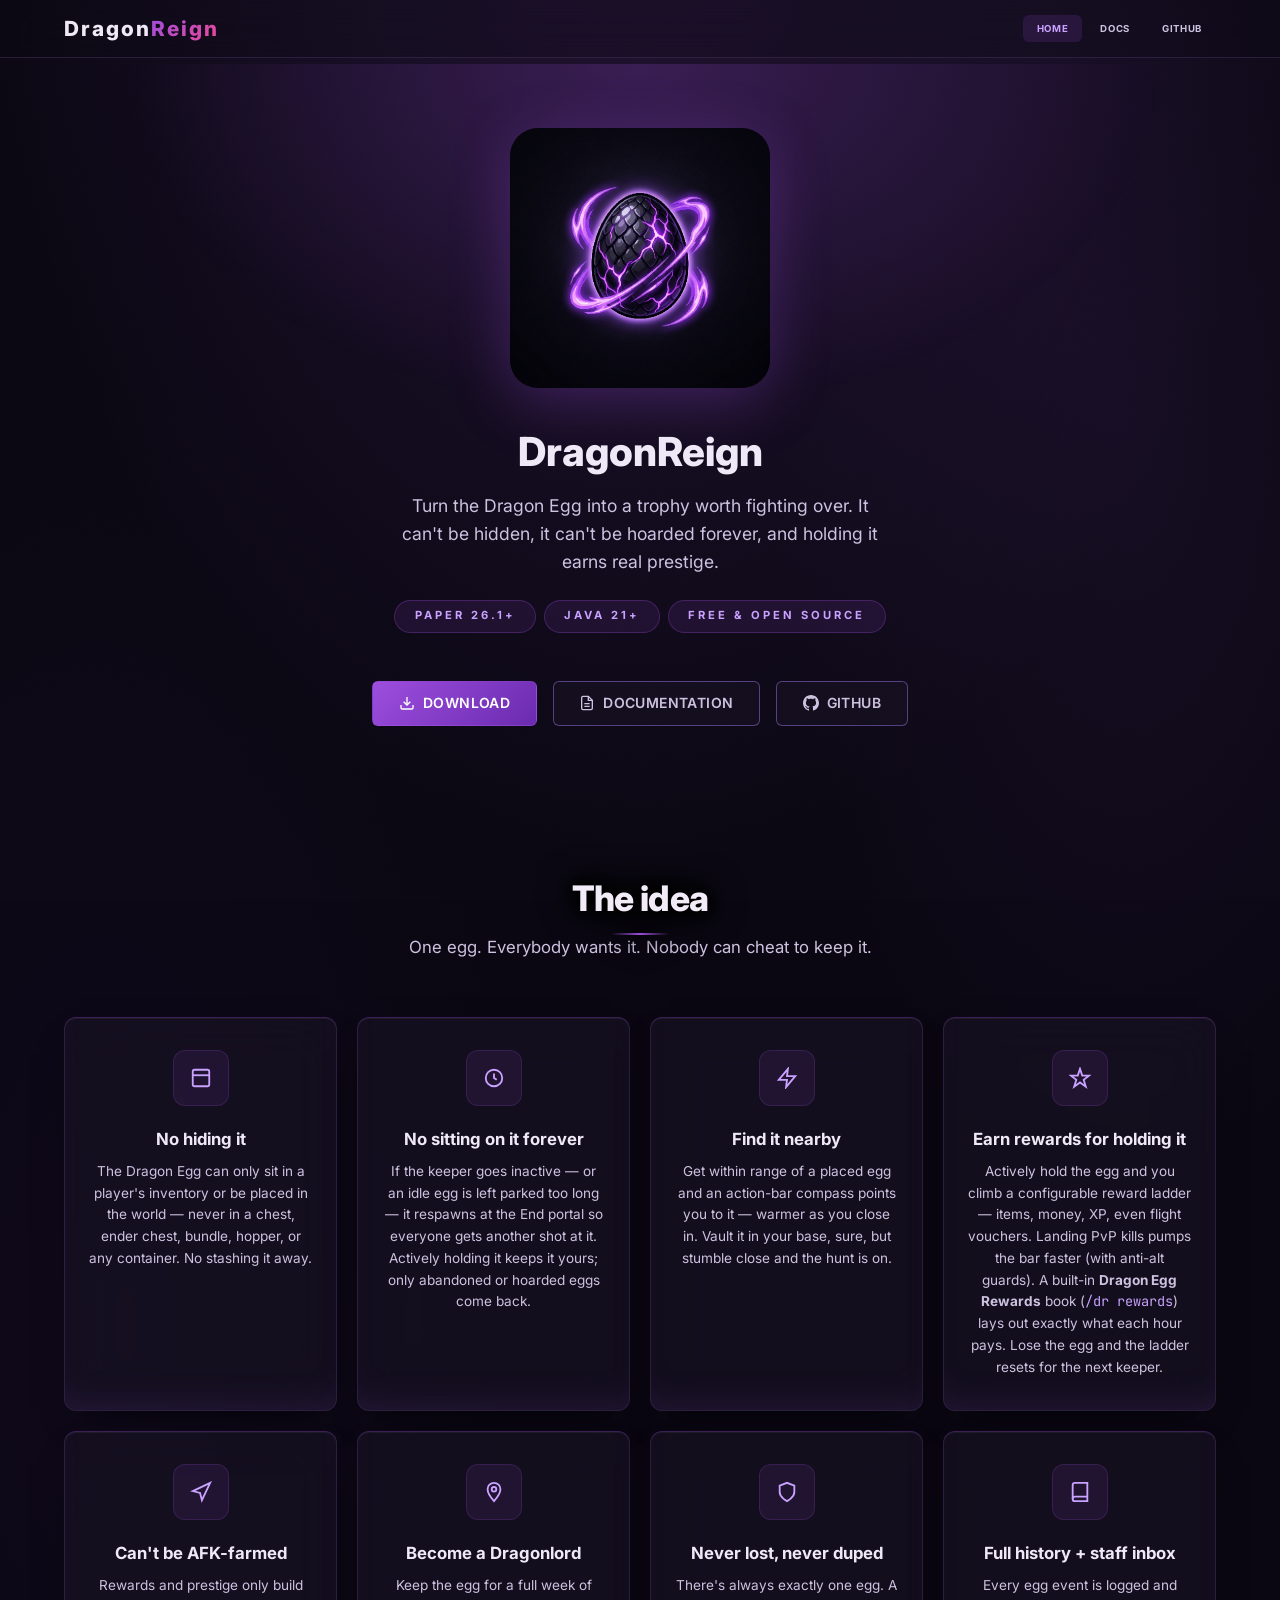
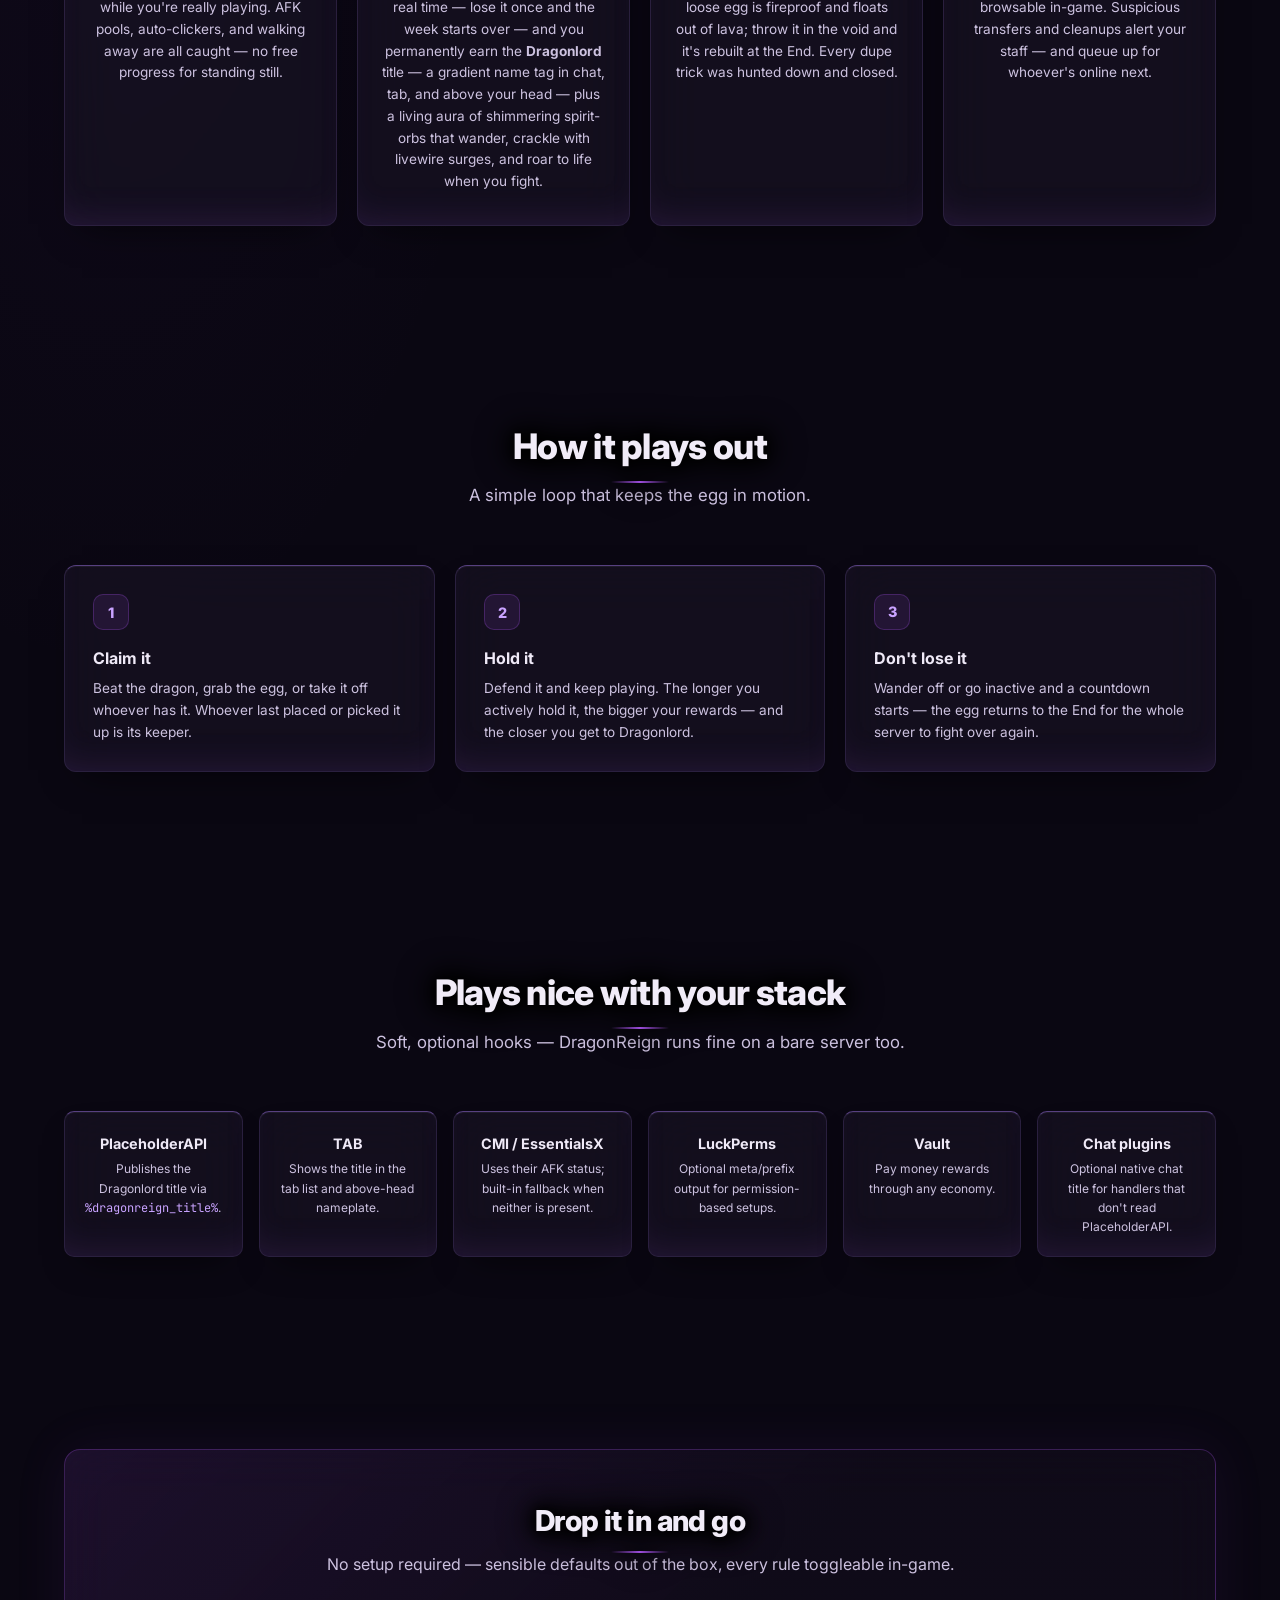
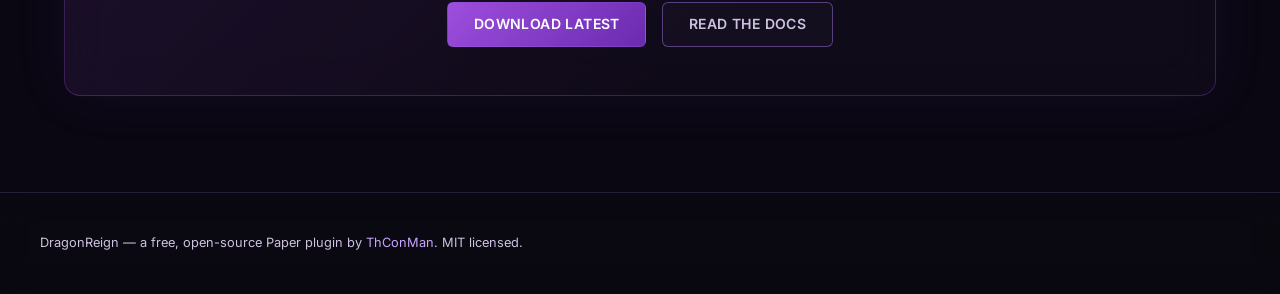
==== commit 5148077c: "auto-sync: 2 file(s) - 2026-08-14 20:58:02" ====
--- a/index.html
+++ b/index.html
@@ -88,7 +88,7 @@
         <div class="feature-card">
             <div class="feature-icon-wrap"><svg width="22" height="22" viewBox="0 0 24 24" fill="none" stroke="currentColor" stroke-width="2"><path d="M12 2a7 7 0 00-7 7c0 5 7 13 7 13s7-8 7-13a7 7 0 00-7-7z"/><circle cx="12" cy="9" r="2.5"/></svg></div>
             <h3>Become a Dragonlord</h3>
-            <p>Hold the egg long enough across the season and you permanently earn the <strong>Dragonlord</strong> title — a gradient name tag in chat, tab, and above your head — plus a living aura of shimmering spirit-orbs that wander, crackle with livewire surges, and roar to life when you fight.</p>
+            <p>Keep the egg for a full week of real time — lose it once and the week starts over — and you permanently earn the <strong>Dragonlord</strong> title — a gradient name tag in chat, tab, and above your head — plus a living aura of shimmering spirit-orbs that wander, crackle with livewire surges, and roar to life when you fight.</p>
         </div>
         <div class="feature-card">
             <div class="feature-icon-wrap"><svg width="22" height="22" viewBox="0 0 24 24" fill="none" stroke="currentColor" stroke-width="2"><path d="M12 22s8-4 8-10V5l-8-3-8 3v7c0 6 8 10 8 10z"/></svg></div>
--- a/css/dragonreign.css
+++ b/css/dragonreign.css
@@ -9,7 +9,9 @@
     --border-light: rgba(96, 70, 140, 0.9);
     --glass: rgba(255, 255, 255, 0.03);
     --text: #efe9f7;
-    --text-muted: #a99bc4;
+    --text-muted: #cdc2e0;
+    /* Raised well past the AA floor: light-on-dark body copy near the
+       minimum reads as washed-out grey rather than merely legible. */
     --accent: #9d4edd;
     --accent-light: #c9a3ff;
     --accent-glow: rgba(157, 78, 221, 0.22);
